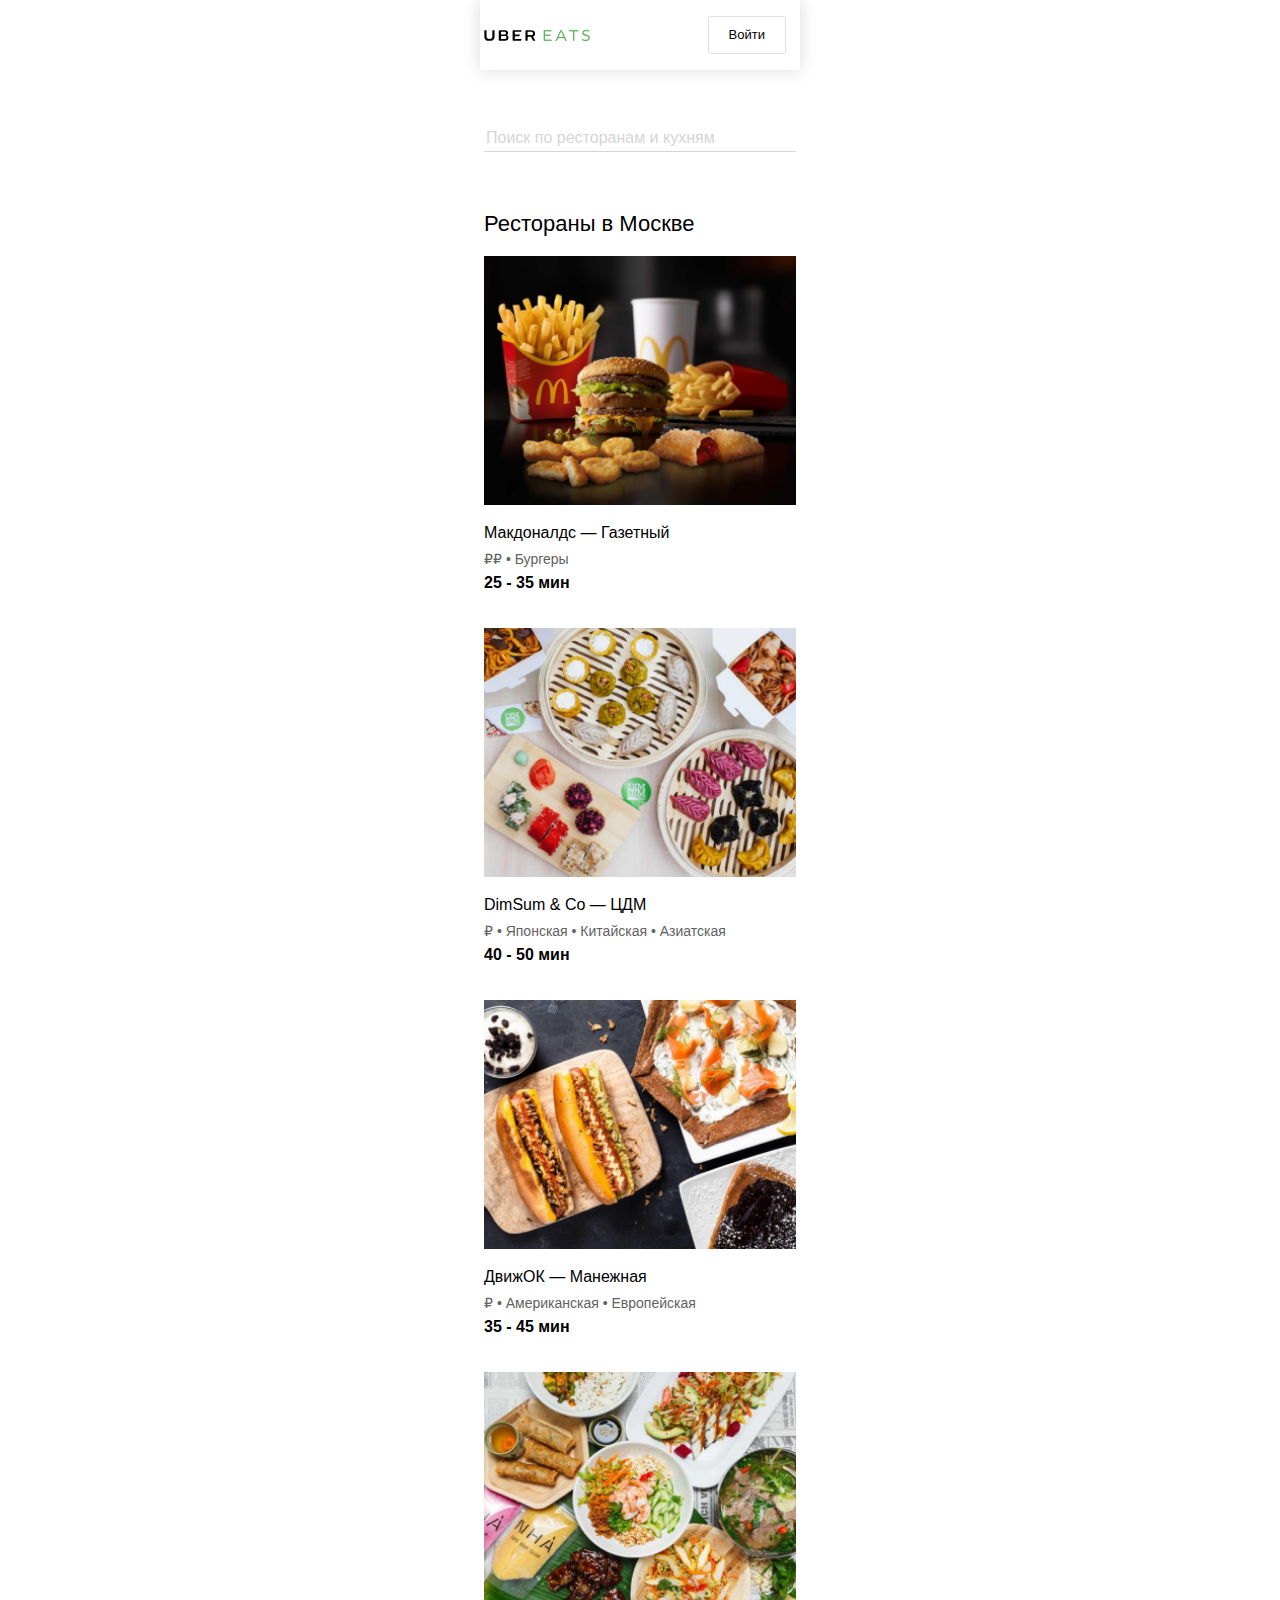
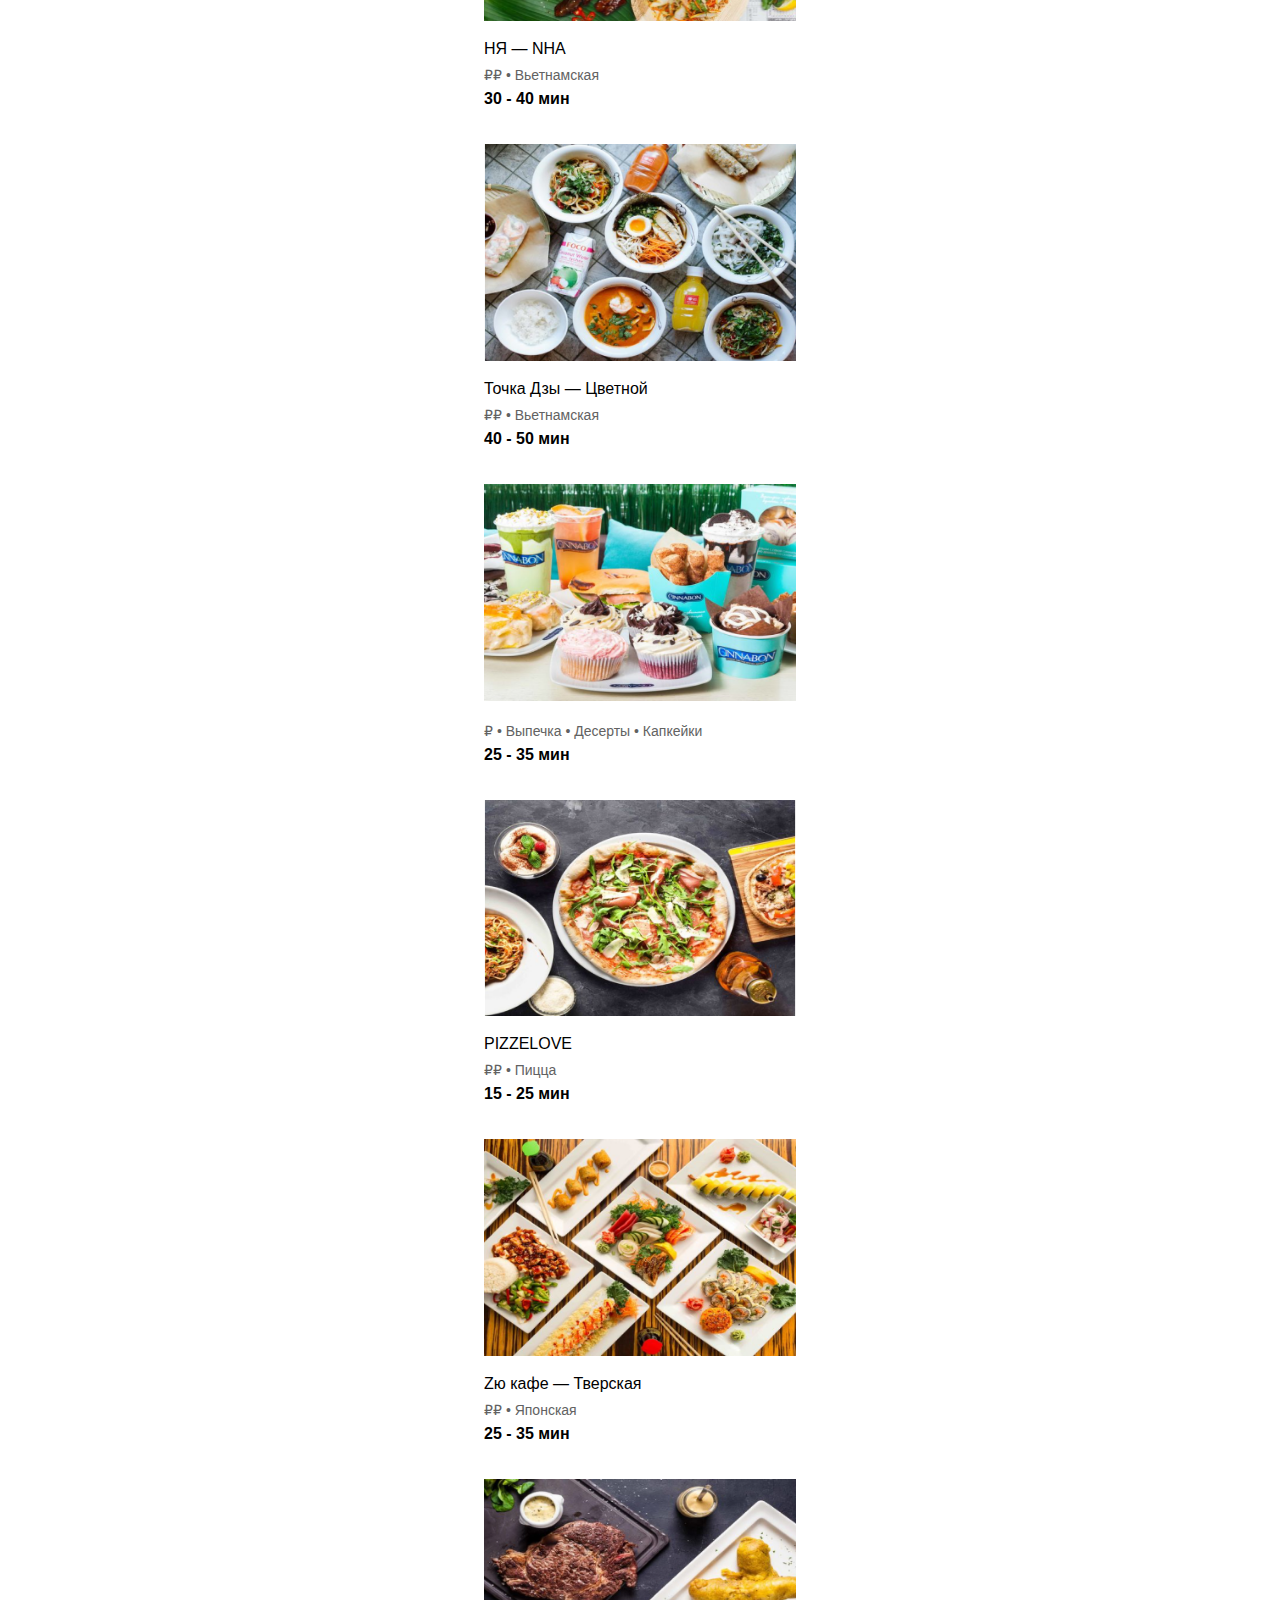
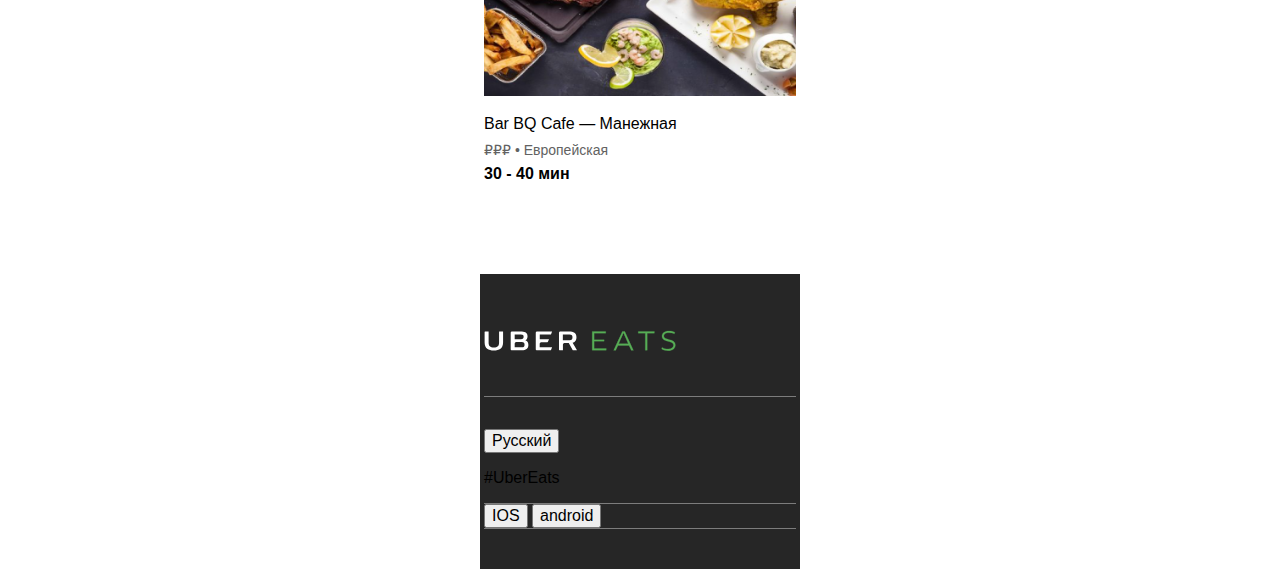
==== index.html @ 1a9b4305 "git init" ====
<!DOCTYPE html>
<html lang="ru">

<head>
    <meta charset="UTF-8">
    <meta name="viewport" content="width=device-width, initial-scale=1.0">
    <title>Uber Eats</title>
    <link rel="stylesheet" href="./pages/style.css">
</head>

<body>
    <main class="page">
        <header class="header">
            <img src="./images/logo.svg" alt="Uber Eats" class="header__logo">
            <div class="header__buttons">
                <button class="header__auth">Войти</button>
                <button class="header__cart"></button>
            </div>
        </header>
        <section class="restraunts">
            <input type="text" class="restraunts__search" placeholder="Поиск по ресторанам и кухням">
            <h1 class="restraunts__title">Рестораны в Москве</h1>
            <div class="restraunts__cards">
                <div class="restraunts__card card">
                    <img src="./images/1.png" alt="" class="card__image">
                    <h2 class="card__title">Макдоналдс — Газетный</h2>
                    <h3 class="card__subtitle">₽₽ • Бургеры</h3>
                    <h4 class="card__time">25 - 35 мин</h4>
                </div>
            </div>
            <div class="restraunts__cards">
                <div class="restraunts__card card">
                    <img src="./images/2.png" alt="" class="card__image">
                    <h2 class="card__title">DimSum & Co — ЦДМ</h2>
                    <h3 class="card__subtitle">₽ • Японская • Китайская • Азиатская</h3>
                    <h4 class="card__time">40 - 50 мин</h4>
                </div>
            </div>
            <div class="restraunts__cards">
                <div class="restraunts__card card">
                    <img src="./images/3.png" alt="" class="card__image">
                    <h2 class="card__title">ДвижОК — Манежная</h2>
                    <h3 class="card__subtitle">₽ • Американская • Европейская</h3>
                    <h4 class="card__time">35 - 45 мин</h4>
                </div>
            </div>
            <div class="restraunts__cards">
                <div class="restraunts__card card">
                    <img src="./images/4.png" alt="" class="card__image">
                    <h2 class="card__title">НЯ — NHA</h2>
                    <h3 class="card__subtitle">₽₽ • Вьетнамская</h3>
                    <h4 class="card__time">30 - 40 мин</h4>
                </div>
            </div>
            <div class="restraunts__cards">
                <div class="restraunts__card card">
                    <img src="./images/5.png" alt="" class="card__image">
                    <h2 class="card__title">Точка Дзы — Цветной</h2>
                    <h3 class="card__subtitle">₽₽ • Вьетнамская</h3>
                    <h4 class="card__time">40 - 50 мин</h4>
                </div>
            </div>
            <div class="restraunts__cards">
                <div class="restraunts__card card">
                    <img src="./images/6.png" alt="" class="card__image">
                    <h2 class="card__title"><Cinnabon/h2></Cinnabon>
                    <h3 class="card__subtitle">₽ • Выпечка • Десерты • Капкейки</h3>
                    <h4 class="card__time">25 - 35 мин</h4>
                </div>
            </div>
            <div class="restraunts__cards">
                <div class="restraunts__card card">
                    <img src="./images/7.png" alt="" class="card__image">
                    <h2 class="card__title">PIZZELOVE</h2>
                    <h3 class="card__subtitle">₽₽ • Пицца</h3>
                    <h4 class="card__time">15 - 25 мин</h4>
                </div>
            </div>
            <div class="restraunts__cards">
                <div class="restraunts__card card">
                    <img src="./images/8.png" alt="" class="card__image">
                    <h2 class="card__title">Zю кафе — Тверская</h2>
                    <h3 class="card__subtitle">₽₽ • Японская</h3>
                    <h4 class="card__time">25 - 35 мин</h4>
                </div>
            </div>
            <div class="restraunts__cards">
                <div class="restraunts__card card">
                    <img src="./images/9.png" alt="" class="card__image">
                    <h2 class="card__title">Bar BQ Cafe — Манежная</h2>
                    <h3 class="card__subtitle">₽₽₽ • Европейская</h3>
                    <h4 class="card__time">30 - 40 мин</h4>
                </div>
            </div>
        </section>
        <footer class="footer">
            <img src="./images/white-logo.svg" alt="Uber Eats" class="footer__logo">
            <div class="footer__line"></div>
            <section class="footer__navigation">
                <button class="footer__lang">Русский</button>
                <div class="footer__social">
                    <p class="footer__hesh">#UberEats</p>
                    <div class="footer__icons">
                        <link rel="stylesheet" href="" class="footer__link">
                        <link rel="stylesheet" href="" class="footer__link">
                        <link rel="stylesheet" href="" class="footer__link">
                    </div>
                    <div class="footer__about">
                        <link rel="stylesheet" href="" class="footer__link">
                        <link rel="stylesheet" href="" class="footer__link">
                        <link rel="stylesheet" href="" class="footer__link">
                    </div>
                    <div class="footer__about">
                        <link rel="stylesheet" href="" class="footer__link">
                        <link rel="stylesheet" href="" class="footer__link">
                        <link rel="stylesheet" href="" class="footer__link">
                        <link rel="stylesheet" href="" class="footer__link">
                    </div>
                </div>
                <div class="footer__line"></div>
                <div class="footer__apps app">
                    <button class="app__ios">IOS</button>
                    <button class="app__android">android</button>
                </div>
                <div class="footer__line"></div>
                <div class="footer__documents">
                    <link rel="stylesheet" href="" class="footer__link">
                </div>
            </section>
        </footer>

    </main>
</body>

</html>
---- pages/style.css ----
@import url(../styles/normalize.css);

@import url(../blocks/page/page.css);

@import url(../blocks/header/header.css);
@import url(../blocks/header/__logo/header__logo.css);
@import url(../blocks/header/__cart/header__cart.css);
@import url(../blocks/header/__auth/header__auth.css);

@import url(../blocks/restraunts/restraunts.css);
@import url(../blocks/restraunts/__search/restraunts__search.css);
@import url(../blocks/restraunts/__title/restraunts__title.css);
@import url(../blocks/restraunts/__cards/restraunts__cards.css);

@import url(../blocks/card/card.css);
@import url(../blocks/card/__image/card__image.css);
@import url(../blocks/card/__title/card__title.css);
@import url(../blocks/card/__subtitle/card__subtitle.css);
@import url(../blocks/card/__time/card__time.css);

@import url(../blocks/footer/footer.css);
@import url(../blocks/footer/__logo/footer__logo.css);
@import url(../blocks/footer/__line/footer__line.css);
@import url(../blocks/footer/__navigation/footer__navigation.css);
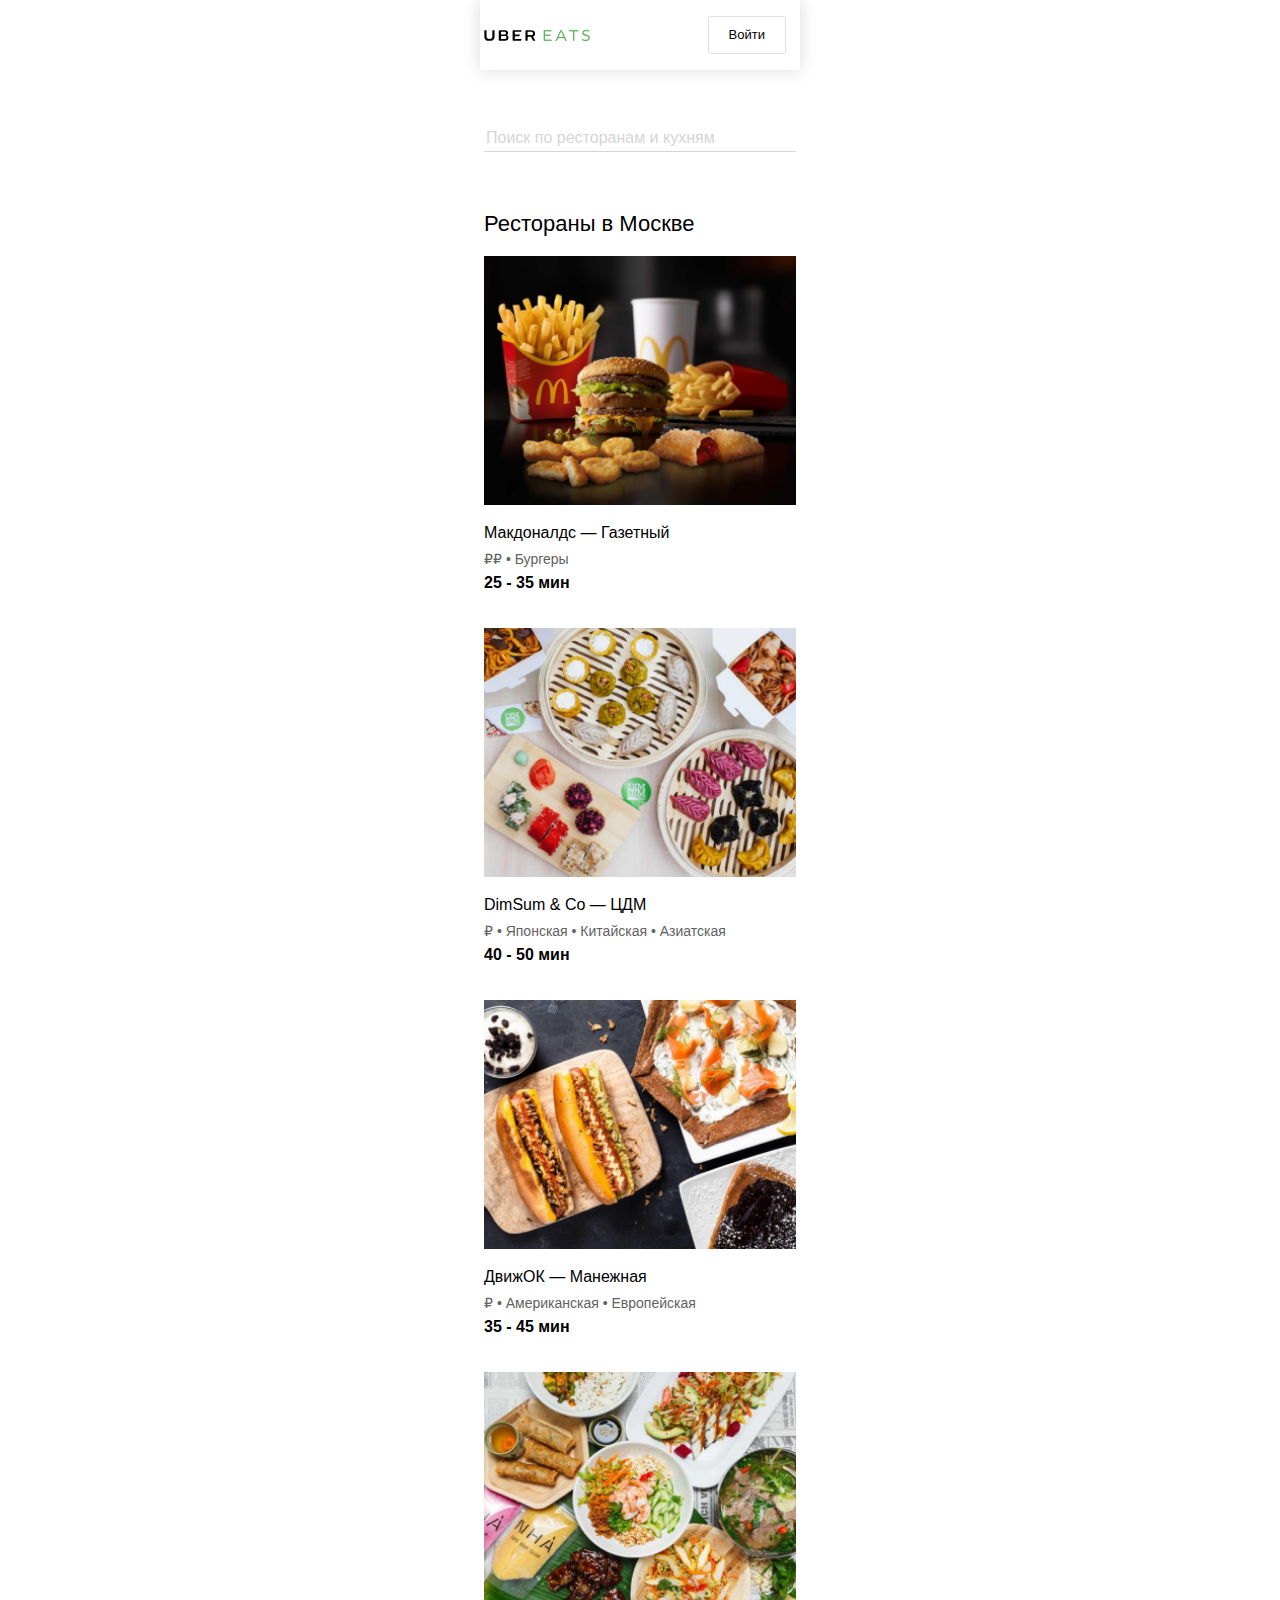
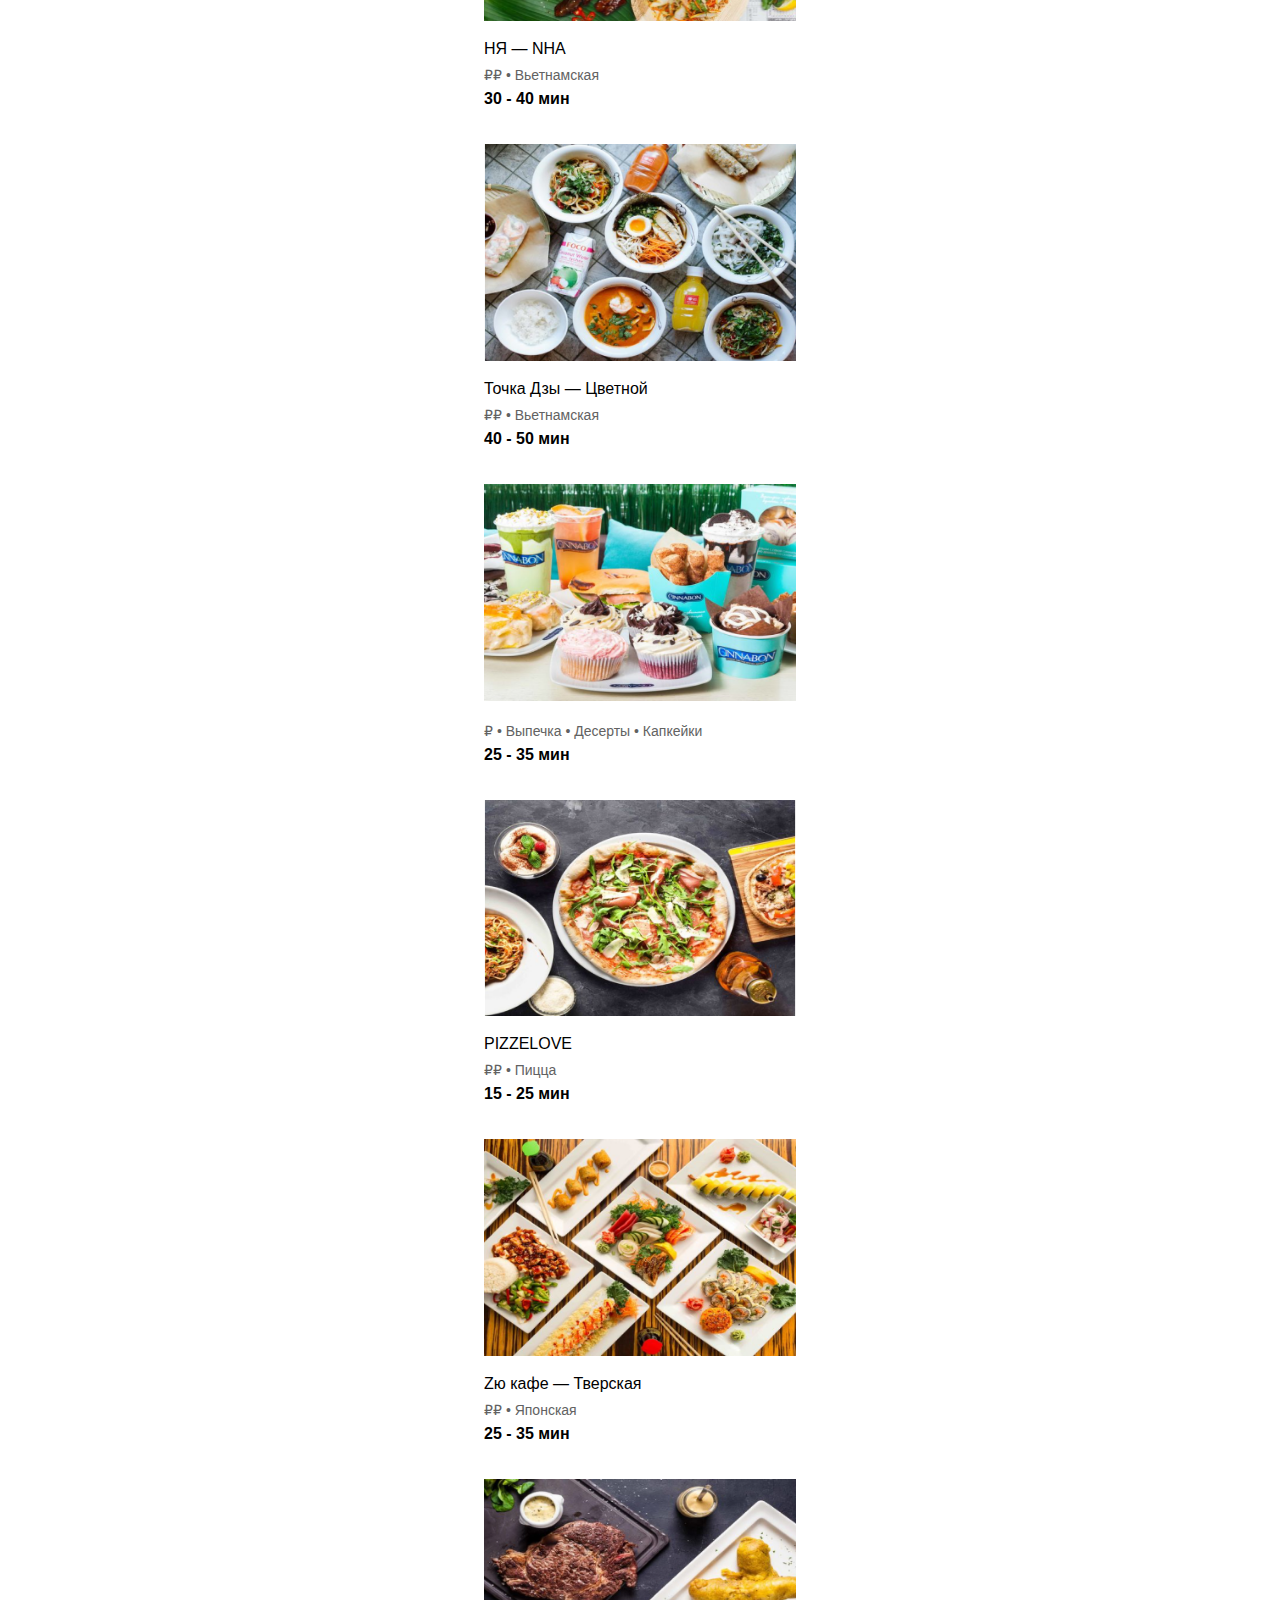
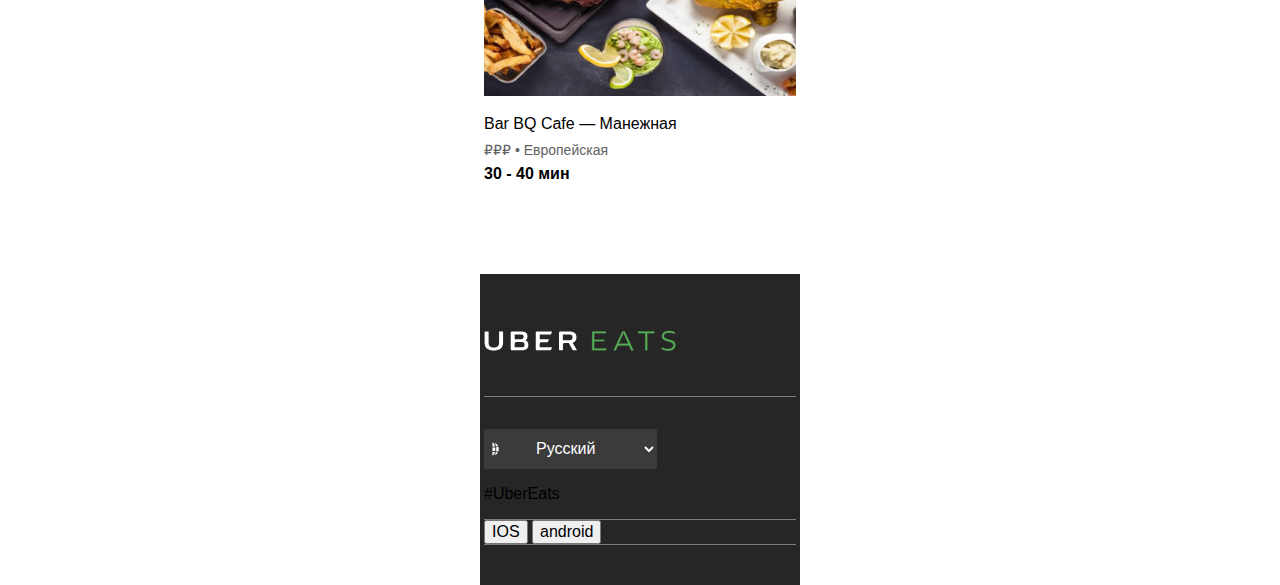
==== commit c11bb5d9: "nojekyll && lang" ====
--- a/index.html
+++ b/index.html
@@ -97,7 +97,10 @@
             <img src="./images/white-logo.svg" alt="Uber Eats" class="footer__logo">
             <div class="footer__line"></div>
             <section class="footer__navigation">
-                <button class="footer__lang">Русский</button>
+                <select class="footer__lang">
+                    <option class="footer__select">Русский</option>
+                    <option class="footer__select">English</option>
+                </select>
                 <div class="footer__social">
                     <p class="footer__hesh">#UberEats</p>
                     <div class="footer__icons">
--- a/pages/style.css
+++ b/pages/style.css
@@ -21,4 +21,6 @@
 @import url(../blocks/footer/footer.css);
 @import url(../blocks/footer/__logo/footer__logo.css);
 @import url(../blocks/footer/__line/footer__line.css);
-@import url(../blocks/footer/__navigation/footer__navigation.css);+@import url(../blocks/footer/__navigation/footer__navigation.css);
+@import url(../blocks/footer/__lang/footer__lang.css);
+@import url(../blocks/footer/__select/footer__select.css);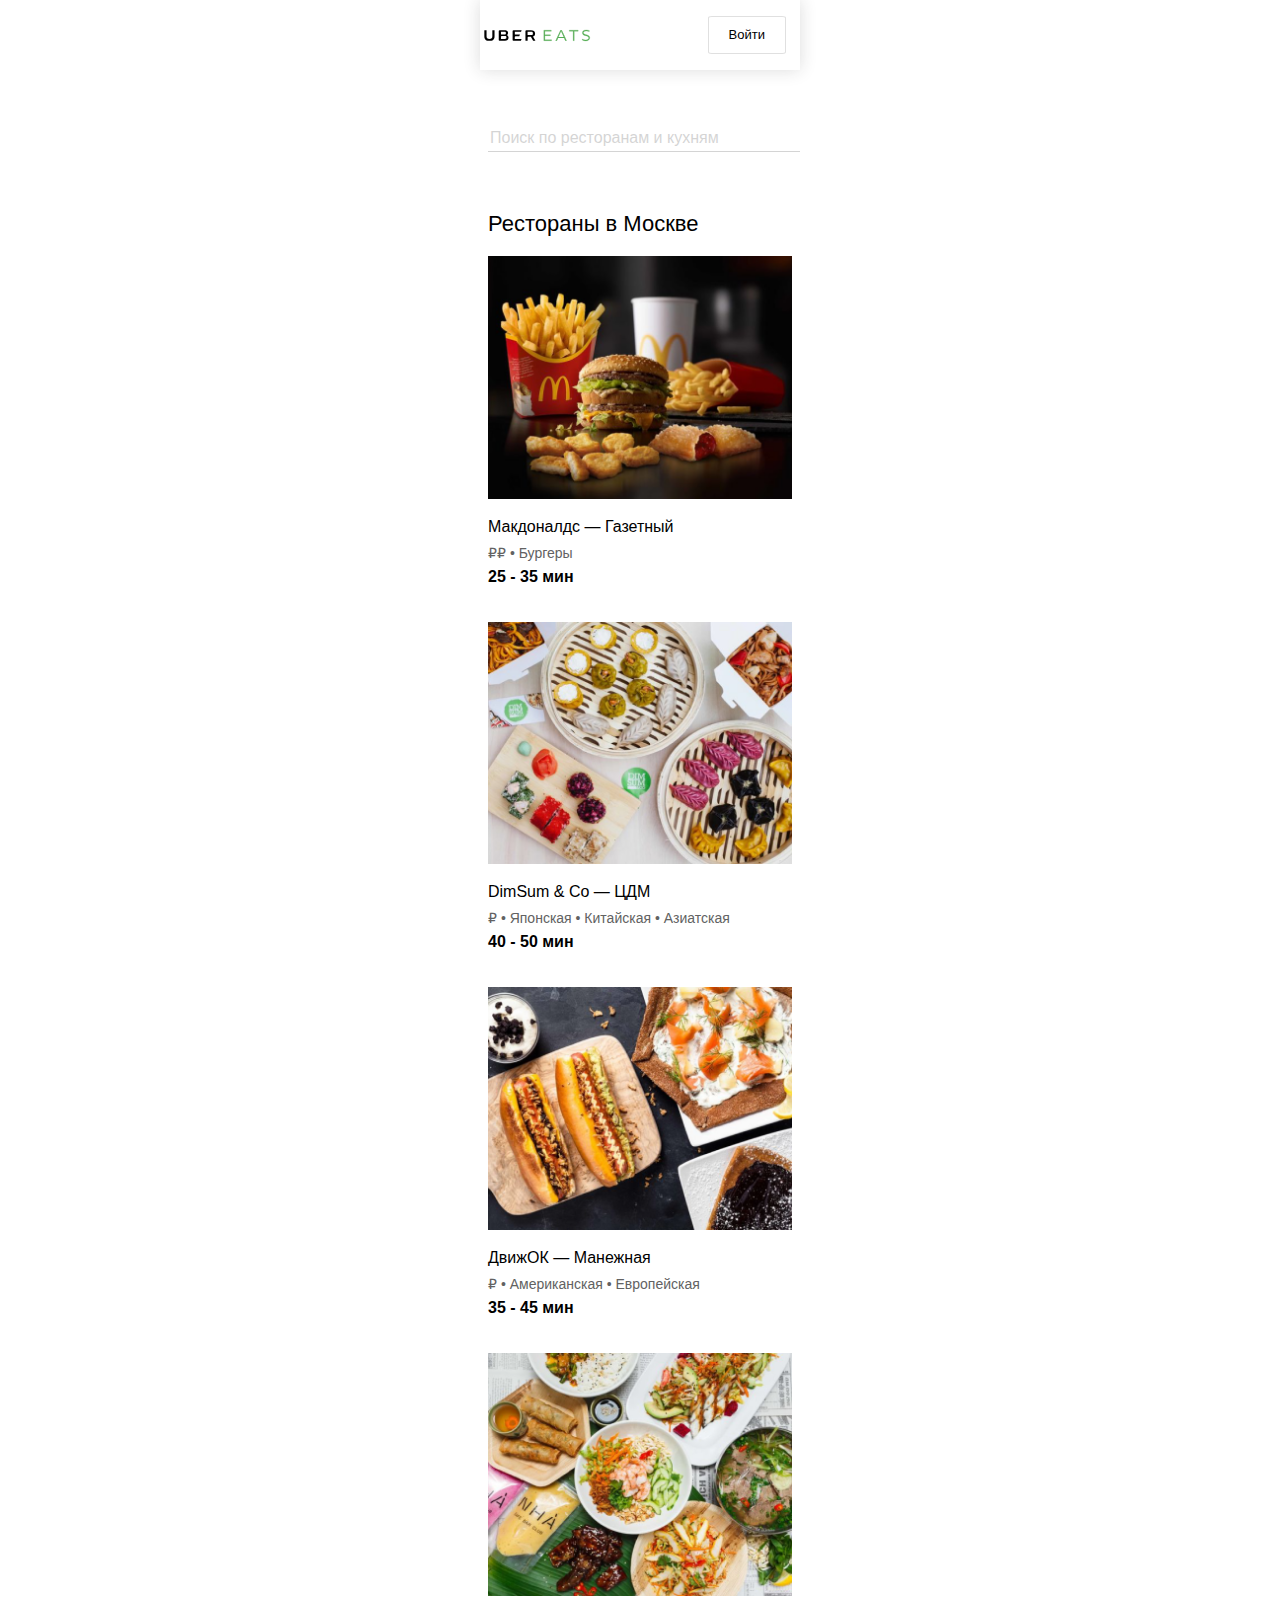
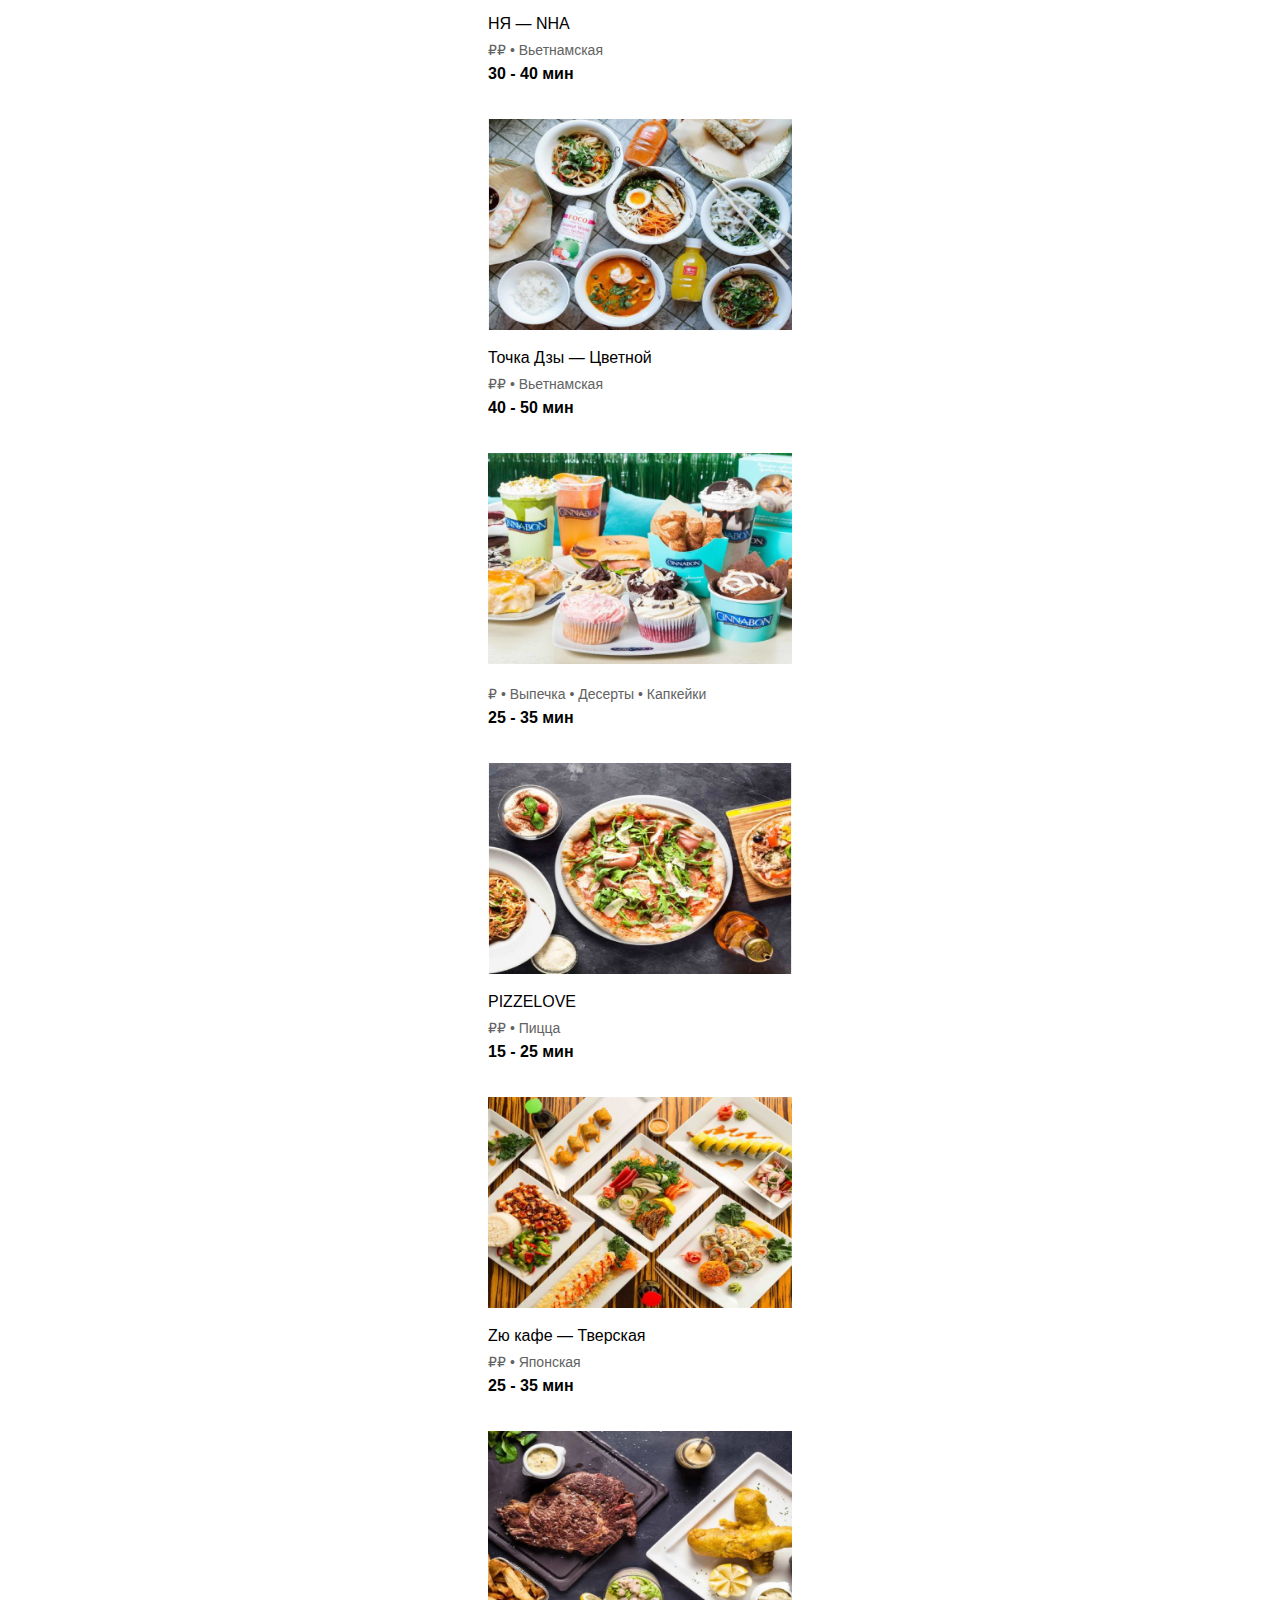
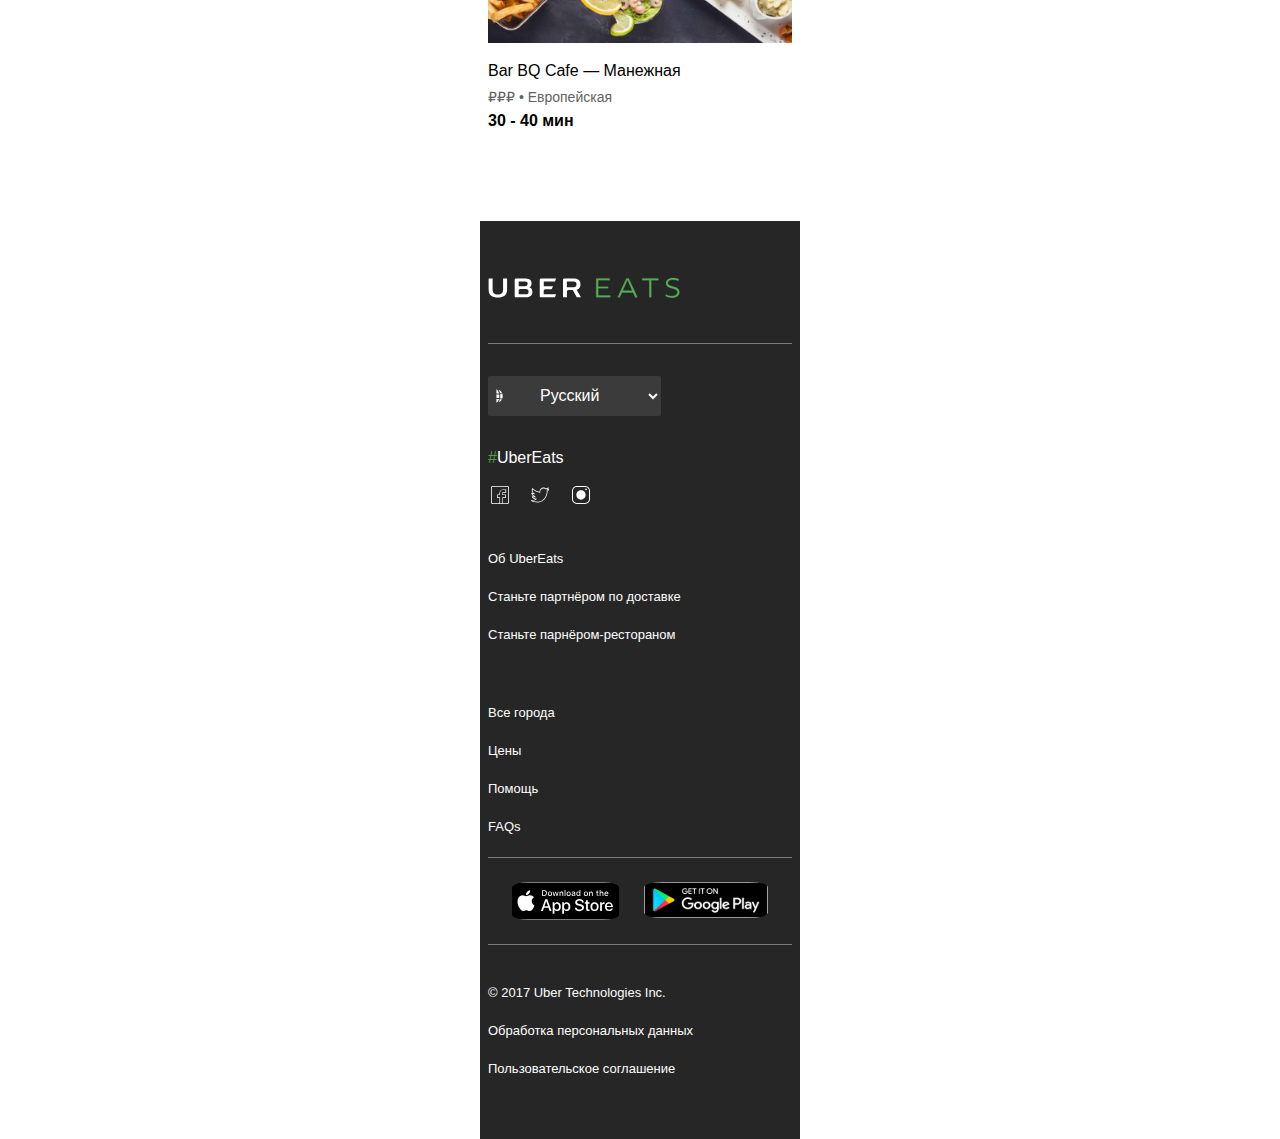
==== commit 976607a3: "mobile first" ====
--- a/index.html
+++ b/index.html
@@ -102,32 +102,34 @@
                     <option class="footer__select">English</option>
                 </select>
                 <div class="footer__social">
-                    <p class="footer__hesh">#UberEats</p>
+                    <p class="footer__hesh"><span class="footer__hesh_green">#</span>UberEats</p>
                     <div class="footer__icons">
-                        <link rel="stylesheet" href="" class="footer__link">
-                        <link rel="stylesheet" href="" class="footer__link">
-                        <link rel="stylesheet" href="" class="footer__link">
+                        <a href="https://facebook.com"><img src='./images/facebook.svg' class="footer__icon"></a>
+                        <a href="https://twitter.com"><img src='./images/twitter.svg' class="footer__icon"></a>
+                        <a href="https://instagram.com"><img src='./images/instagram.svg'  class="footer__icon"></a>
                     </div>
                     <div class="footer__about">
-                        <link rel="stylesheet" href="" class="footer__link">
-                        <link rel="stylesheet" href="" class="footer__link">
-                        <link rel="stylesheet" href="" class="footer__link">
+                        <a  href="" class="footer__link">Об UberEats</a>
+                        <a  href="" class="footer__link">Станьте партнёром по доставке</a>
+                        <a  href="" class="footer__link">Станьте парнёром-рестораном</a>
                     </div>
                     <div class="footer__about">
-                        <link rel="stylesheet" href="" class="footer__link">
-                        <link rel="stylesheet" href="" class="footer__link">
-                        <link rel="stylesheet" href="" class="footer__link">
-                        <link rel="stylesheet" href="" class="footer__link">
+                        <a  href="" class="footer__link">Все города</a>
+                        <a  href="" class="footer__link">Цены</a>
+                        <a  href="" class="footer__link">Помощь</a>
+                        <a  href="" class="footer__link">FAQs</a>
                     </div>
                 </div>
                 <div class="footer__line"></div>
                 <div class="footer__apps app">
-                    <button class="app__ios">IOS</button>
-                    <button class="app__android">android</button>
+                    <button class="app__ios"></button>
+                    <button class="app__android"></button>
                 </div>
                 <div class="footer__line"></div>
-                <div class="footer__documents">
-                    <link rel="stylesheet" href="" class="footer__link">
+                <div class="footer__about">
+                    <a  href="" class="footer__link">© 2017 Uber Technologies Inc.</a>
+                    <a  href="" class="footer__link">Обработка персональных данных</a>
+                    <a  href="" class="footer__link">Пользовательское соглашение</a>
                 </div>
             </section>
         </footer>
--- a/pages/style.css
+++ b/pages/style.css
@@ -23,4 +23,13 @@
 @import url(../blocks/footer/__line/footer__line.css);
 @import url(../blocks/footer/__navigation/footer__navigation.css);
 @import url(../blocks/footer/__lang/footer__lang.css);
-@import url(../blocks/footer/__select/footer__select.css);+@import url(../blocks/footer/__select/footer__select.css);
+@import url(../blocks/footer/__hesh/footer__hesh.css);
+@import url(../blocks/footer/__hesh/_green/footer__hesh_green.css);
+@import url(../blocks/footer/__icon/footer__icon.css);
+@import url(../blocks/footer/__link/footer__link.css);
+@import url(../blocks/footer/__about/footer__about.css);
+
+@import url(../blocks/app/app.css);
+@import url(../blocks/app/__ios/app__ios.css);
+@import url(../blocks/app/__and/app__and.css);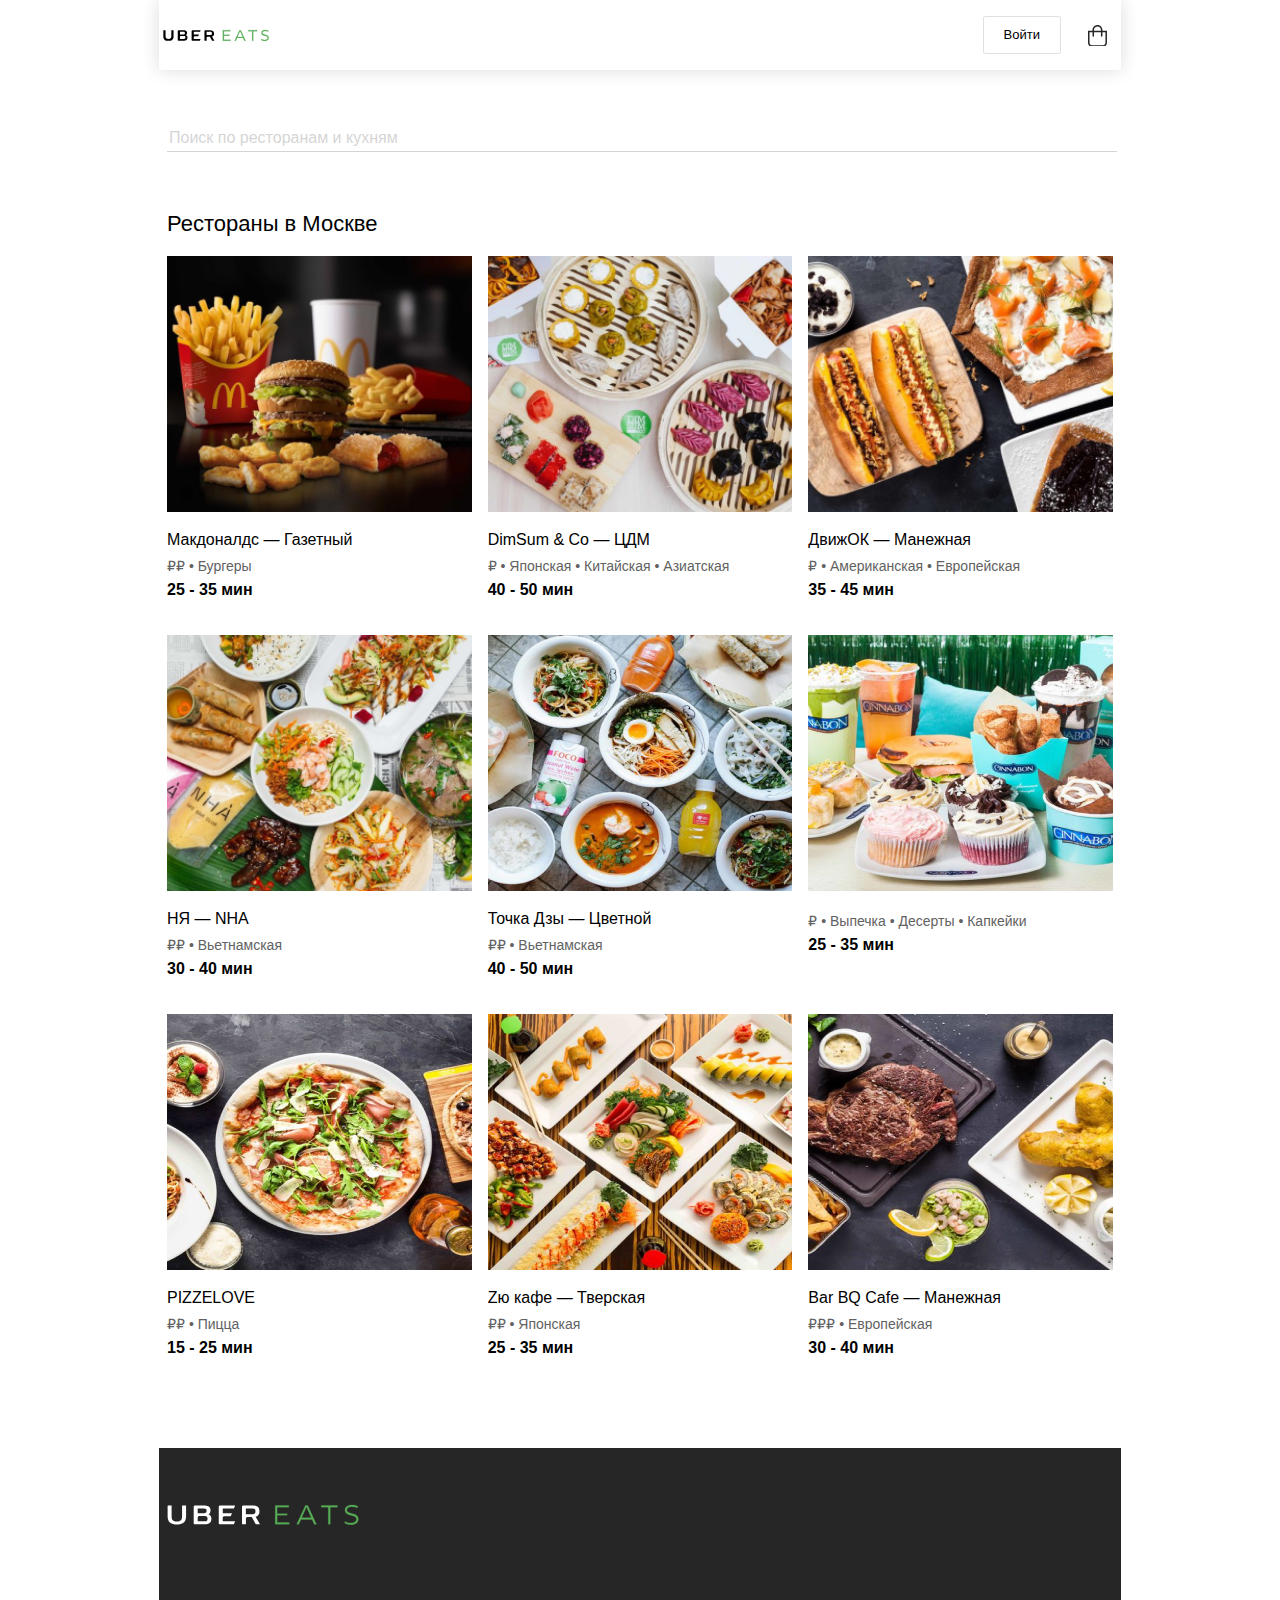
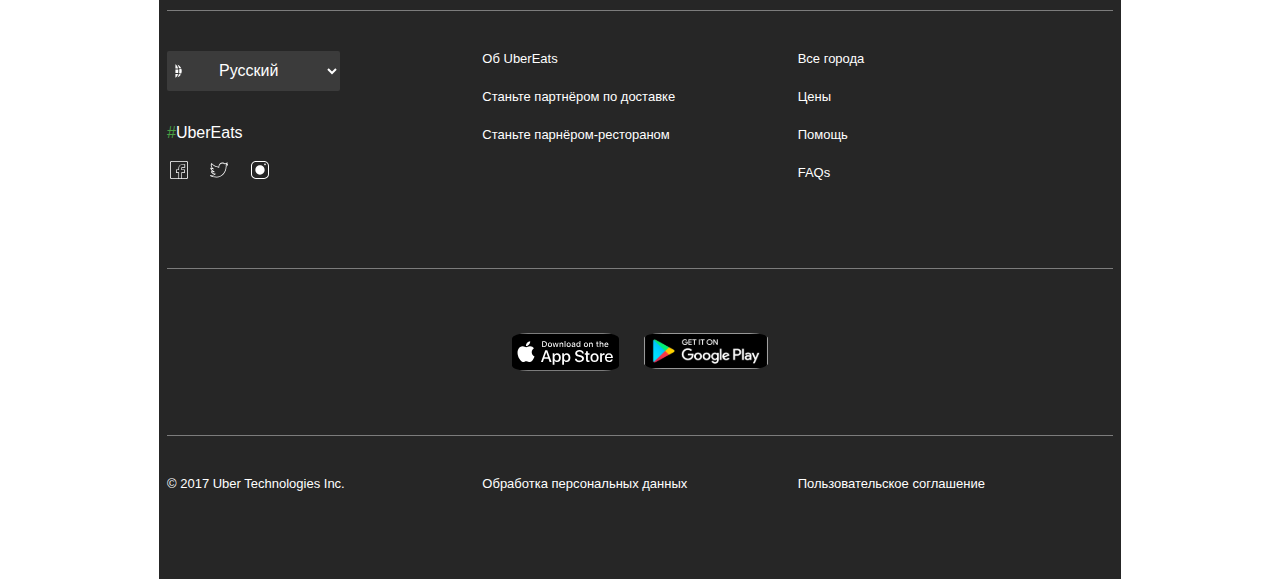
==== commit ba5c0bf9: "feat: footer" ====
--- a/index.html
+++ b/index.html
@@ -27,64 +27,59 @@
                     <h3 class="card__subtitle">₽₽ • Бургеры</h3>
                     <h4 class="card__time">25 - 35 мин</h4>
                 </div>
-            </div>
-            <div class="restraunts__cards">
+
                 <div class="restraunts__card card">
                     <img src="./images/2.png" alt="" class="card__image">
                     <h2 class="card__title">DimSum & Co — ЦДМ</h2>
                     <h3 class="card__subtitle">₽ • Японская • Китайская • Азиатская</h3>
                     <h4 class="card__time">40 - 50 мин</h4>
                 </div>
-            </div>
-            <div class="restraunts__cards">
+
                 <div class="restraunts__card card">
                     <img src="./images/3.png" alt="" class="card__image">
                     <h2 class="card__title">ДвижОК — Манежная</h2>
                     <h3 class="card__subtitle">₽ • Американская • Европейская</h3>
                     <h4 class="card__time">35 - 45 мин</h4>
                 </div>
-            </div>
-            <div class="restraunts__cards">
                 <div class="restraunts__card card">
                     <img src="./images/4.png" alt="" class="card__image">
                     <h2 class="card__title">НЯ — NHA</h2>
                     <h3 class="card__subtitle">₽₽ • Вьетнамская</h3>
                     <h4 class="card__time">30 - 40 мин</h4>
                 </div>
-            </div>
-            <div class="restraunts__cards">
+
+
                 <div class="restraunts__card card">
                     <img src="./images/5.png" alt="" class="card__image">
                     <h2 class="card__title">Точка Дзы — Цветной</h2>
                     <h3 class="card__subtitle">₽₽ • Вьетнамская</h3>
                     <h4 class="card__time">40 - 50 мин</h4>
                 </div>
-            </div>
-            <div class="restraunts__cards">
+
+
                 <div class="restraunts__card card">
                     <img src="./images/6.png" alt="" class="card__image">
-                    <h2 class="card__title"><Cinnabon/h2></Cinnabon>
-                    <h3 class="card__subtitle">₽ • Выпечка • Десерты • Капкейки</h3>
-                    <h4 class="card__time">25 - 35 мин</h4>
+                    <h2 class="card__title">
+                        <Cinnabon/h2> </Cinnabon> <h3 class="card__subtitle">₽ • Выпечка • Десерты • Капкейки</h3>
+                            <h4 class="card__time">25 - 35 мин</h4>
                 </div>
-            </div>
-            <div class="restraunts__cards">
+
+
                 <div class="restraunts__card card">
                     <img src="./images/7.png" alt="" class="card__image">
                     <h2 class="card__title">PIZZELOVE</h2>
                     <h3 class="card__subtitle">₽₽ • Пицца</h3>
                     <h4 class="card__time">15 - 25 мин</h4>
                 </div>
-            </div>
-            <div class="restraunts__cards">
+
+
                 <div class="restraunts__card card">
                     <img src="./images/8.png" alt="" class="card__image">
                     <h2 class="card__title">Zю кафе — Тверская</h2>
                     <h3 class="card__subtitle">₽₽ • Японская</h3>
                     <h4 class="card__time">25 - 35 мин</h4>
                 </div>
-            </div>
-            <div class="restraunts__cards">
+
                 <div class="restraunts__card card">
                     <img src="./images/9.png" alt="" class="card__image">
                     <h2 class="card__title">Bar BQ Cafe — Манежная</h2>
@@ -97,39 +92,43 @@
             <img src="./images/white-logo.svg" alt="Uber Eats" class="footer__logo">
             <div class="footer__line"></div>
             <section class="footer__navigation">
-                <select class="footer__lang">
-                    <option class="footer__select">Русский</option>
-                    <option class="footer__select">English</option>
-                </select>
-                <div class="footer__social">
-                    <p class="footer__hesh"><span class="footer__hesh_green">#</span>UberEats</p>
-                    <div class="footer__icons">
-                        <a href="https://facebook.com"><img src='./images/facebook.svg' class="footer__icon"></a>
-                        <a href="https://twitter.com"><img src='./images/twitter.svg' class="footer__icon"></a>
-                        <a href="https://instagram.com"><img src='./images/instagram.svg'  class="footer__icon"></a>
+
+                <div class="grid">
+                    <div class="footer__social grid__first">
+                        <select class="footer__lang">
+                            <option class="footer__select">Русский</option>
+                            <option class="footer__select">English</option>
+                        </select>
+                        <p class="footer__hesh"><span class="footer__hesh_green">#</span>UberEats</p>
+                        <div class="footer__icons">
+                            <a href="https://facebook.com"><img src='./images/facebook.svg' class="footer__icon"></a>
+                            <a href="https://twitter.com"><img src='./images/twitter.svg' class="footer__icon"></a>
+                            <a href="https://instagram.com"><img src='./images/instagram.svg' class="footer__icon"></a>
+                        </div>
                     </div>
-                    <div class="footer__about">
-                        <a  href="" class="footer__link">Об UberEats</a>
-                        <a  href="" class="footer__link">Станьте партнёром по доставке</a>
-                        <a  href="" class="footer__link">Станьте парнёром-рестораном</a>
+                    <div class="footer__about grid__second">
+                        <a href="" class="footer__link">Об UberEats</a>
+                        <a href="" class="footer__link">Станьте партнёром по доставке</a>
+                        <a href="" class="footer__link">Станьте парнёром-рестораном</a>
                     </div>
-                    <div class="footer__about">
-                        <a  href="" class="footer__link">Все города</a>
-                        <a  href="" class="footer__link">Цены</a>
-                        <a  href="" class="footer__link">Помощь</a>
-                        <a  href="" class="footer__link">FAQs</a>
+                    <div class="footer__about grid__third">
+                        <a href="" class="footer__link">Все города</a>
+                        <a href="" class="footer__link">Цены</a>
+                        <a href="" class="footer__link">Помощь</a>
+                        <a href="" class="footer__link">FAQs</a>
                     </div>
                 </div>
+
                 <div class="footer__line"></div>
                 <div class="footer__apps app">
                     <button class="app__ios"></button>
                     <button class="app__android"></button>
                 </div>
                 <div class="footer__line"></div>
-                <div class="footer__about">
-                    <a  href="" class="footer__link">© 2017 Uber Technologies Inc.</a>
-                    <a  href="" class="footer__link">Обработка персональных данных</a>
-                    <a  href="" class="footer__link">Пользовательское соглашение</a>
+                <div class="footer__about grid">
+                    <a href="" class="footer__link">© 2017 Uber Technologies Inc.</a>
+                    <a href="" class="footer__link">Обработка персональных данных</a>
+                    <a href="" class="footer__link">Пользовательское соглашение</a>
                 </div>
             </section>
         </footer>
--- a/pages/style.css
+++ b/pages/style.css
@@ -1,11 +1,13 @@
 @import url(../styles/normalize.css);
 
 @import url(../blocks/page/page.css);
+@import url(../blocks/content/content.css);
 
 @import url(../blocks/header/header.css);
 @import url(../blocks/header/__logo/header__logo.css);
 @import url(../blocks/header/__cart/header__cart.css);
 @import url(../blocks/header/__auth/header__auth.css);
+@import url(../blocks/header/__buttons/header__buttons.css);
 
 @import url(../blocks/restraunts/restraunts.css);
 @import url(../blocks/restraunts/__search/restraunts__search.css);
@@ -29,6 +31,11 @@
 @import url(../blocks/footer/__icon/footer__icon.css);
 @import url(../blocks/footer/__link/footer__link.css);
 @import url(../blocks/footer/__about/footer__about.css);
+@import url(../blocks/grid/__third/grid__third.css);
+@import url(../blocks/grid/__first/grid__first.css);
+@import url(../blocks/grid/__second/grid__second.css);
+
+@import url(../blocks/grid/grid.css);
 
 @import url(../blocks/app/app.css);
 @import url(../blocks/app/__ios/app__ios.css);
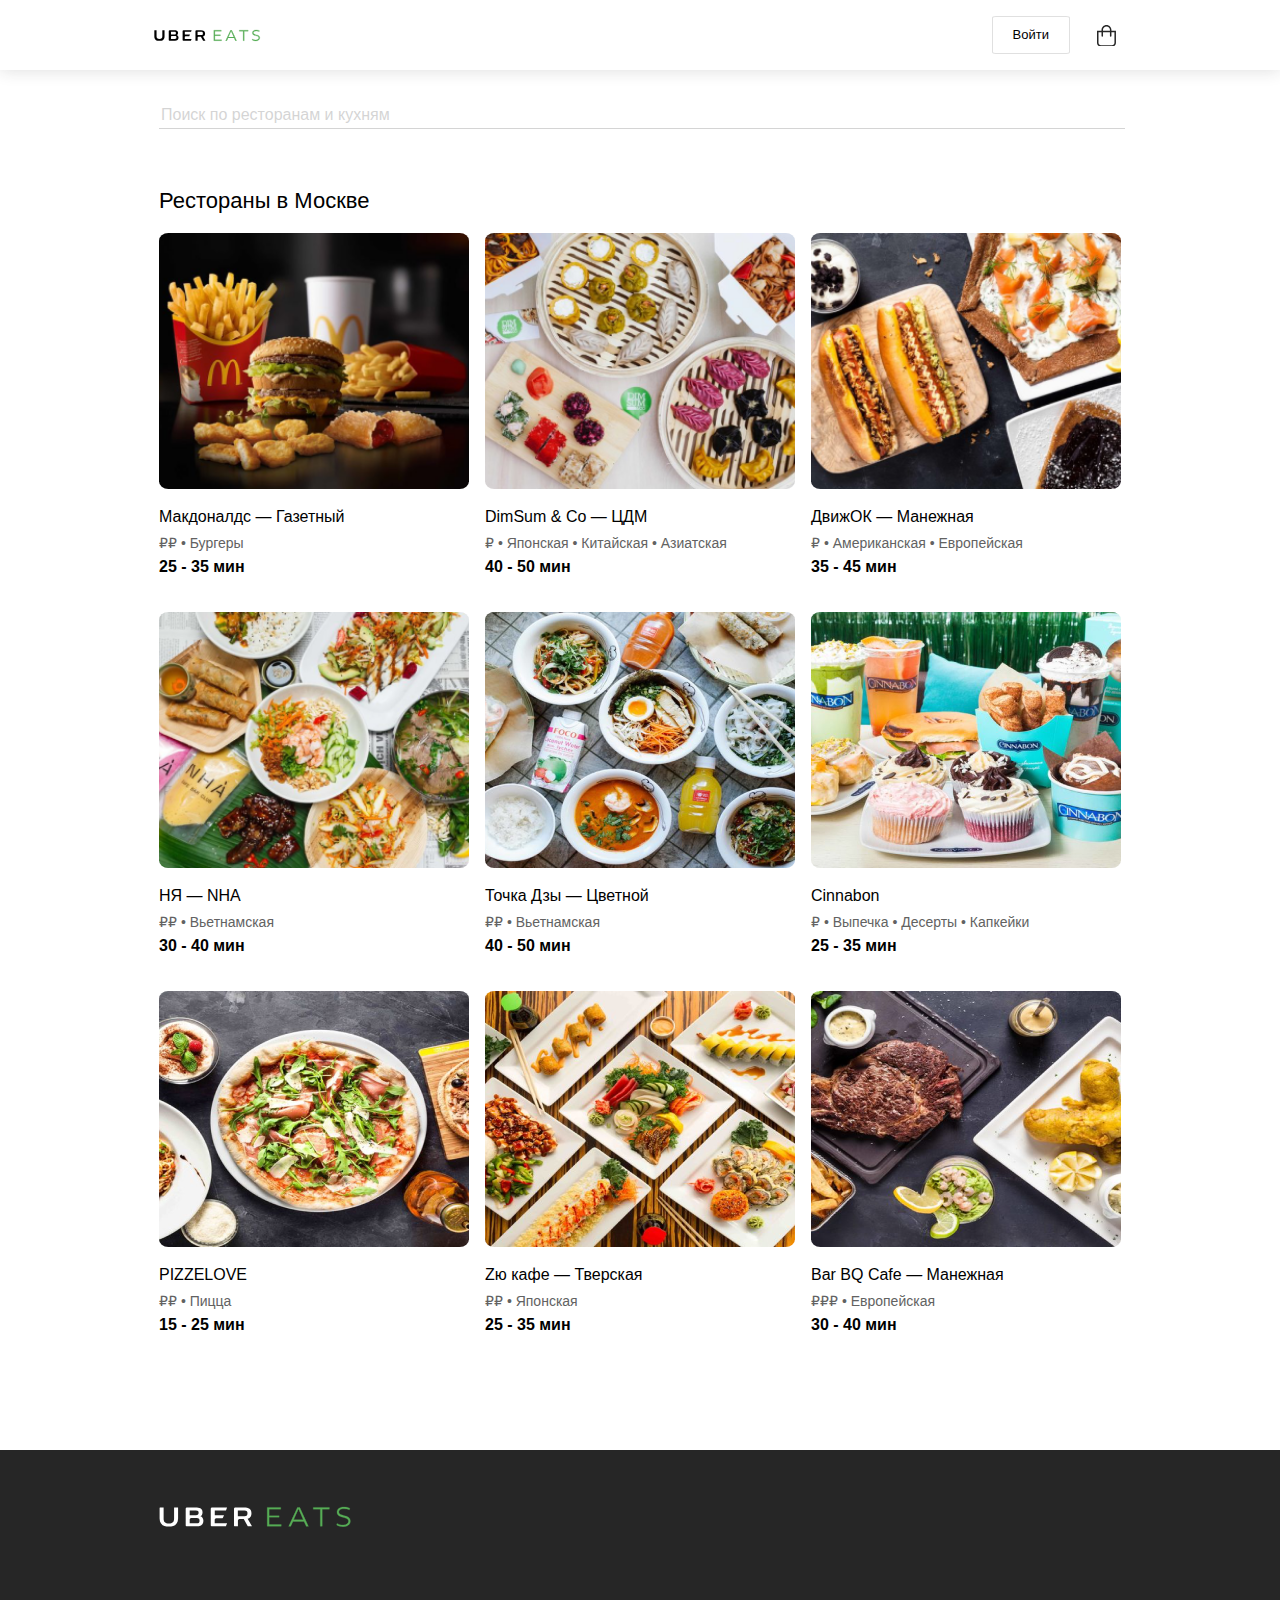
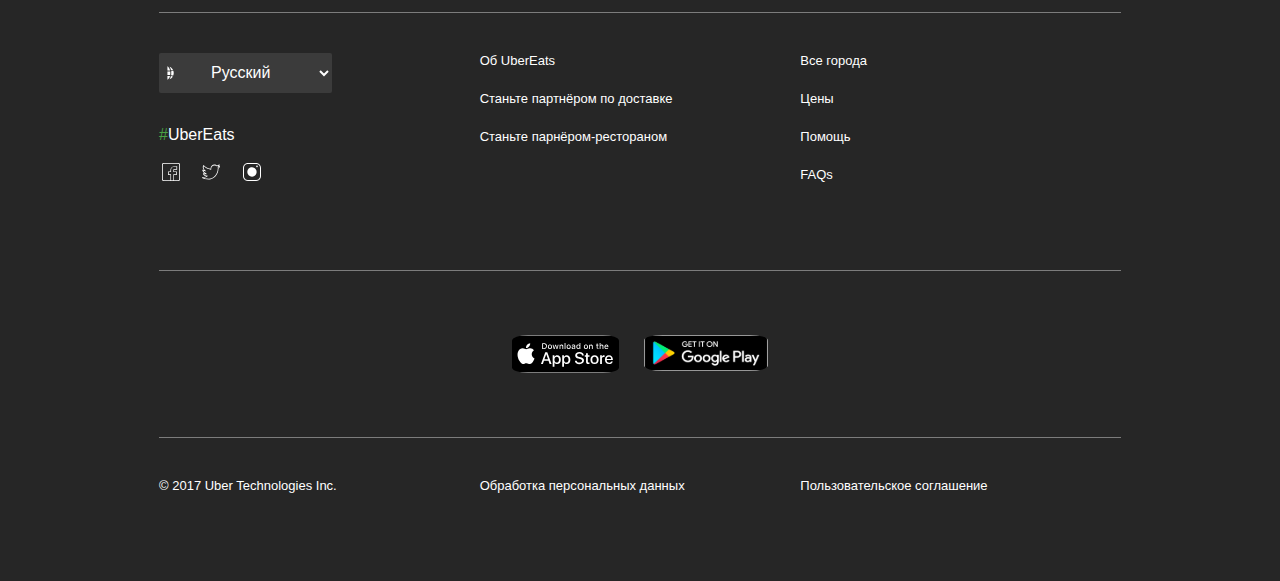
==== commit 4bfef920: "feat: animation, header&footer width" ====
--- a/index.html
+++ b/index.html
@@ -10,13 +10,15 @@
 
 <body>
     <main class="page">
-        <header class="header">
-            <img src="./images/logo.svg" alt="Uber Eats" class="header__logo">
-            <div class="header__buttons">
-                <button class="header__auth">Войти</button>
-                <button class="header__cart"></button>
-            </div>
-        </header>
+        <div class="content">
+            <header class="header">
+                <img src="./images/logo.svg" alt="Uber Eats" class="header__logo link__icon">
+                <div class="header__buttons">
+                    <button class="header__auth link__icon">Войти</button>
+                    <button class="header__cart link__icon"></button>
+                </div>
+            </header>
+        </div>
         <section class="restraunts">
             <input type="text" class="restraunts__search" placeholder="Поиск по ресторанам и кухням">
             <h1 class="restraunts__title">Рестораны в Москве</h1>
@@ -59,9 +61,9 @@
 
                 <div class="restraunts__card card">
                     <img src="./images/6.png" alt="" class="card__image">
-                    <h2 class="card__title">
-                        <Cinnabon/h2> </Cinnabon> <h3 class="card__subtitle">₽ • Выпечка • Десерты • Капкейки</h3>
-                            <h4 class="card__time">25 - 35 мин</h4>
+                    <h2 class="card__title">Cinnabon</h2>
+                    <h3 class="card__subtitle">₽ • Выпечка • Десерты • Капкейки</h3>
+                    <h4 class="card__time">25 - 35 мин</h4>
                 </div>
 
 
@@ -88,51 +90,55 @@
                 </div>
             </div>
         </section>
-        <footer class="footer">
-            <img src="./images/white-logo.svg" alt="Uber Eats" class="footer__logo">
-            <div class="footer__line"></div>
-            <section class="footer__navigation">
+        <div class="content_footer">
+            <footer class="footer">
+                <img src="./images/white-logo.svg" alt="Uber Eats" class="footer__logo">
+                <div class="footer__line"></div>
+                <section class="footer__navigation">
 
-                <div class="grid">
-                    <div class="footer__social grid__first">
-                        <select class="footer__lang">
-                            <option class="footer__select">Русский</option>
-                            <option class="footer__select">English</option>
-                        </select>
-                        <p class="footer__hesh"><span class="footer__hesh_green">#</span>UberEats</p>
-                        <div class="footer__icons">
-                            <a href="https://facebook.com"><img src='./images/facebook.svg' class="footer__icon"></a>
-                            <a href="https://twitter.com"><img src='./images/twitter.svg' class="footer__icon"></a>
-                            <a href="https://instagram.com"><img src='./images/instagram.svg' class="footer__icon"></a>
+                    <div class="grid">
+                        <div class="footer__social grid__first">
+                            <select class="footer__lang">
+                                <option class="footer__select">Русский</option>
+                                <option class="footer__select">English</option>
+                            </select>
+                            <p class="footer__hesh"><span class="footer__hesh_green">#</span>UberEats</p>
+                            <div class="footer__icons">
+                                <a href="https://facebook.com"><img src='./images/facebook.svg'
+                                        class="footer__icon link__icon"></a>
+                                <a href="https://twitter.com"><img src='./images/twitter.svg'
+                                        class="footer__icon link__icon"></a>
+                                <a href="https://instagram.com"><img src='./images/instagram.svg'
+                                        class="footer__icon link__icon"></a>
+                            </div>
+                        </div>
+                        <div class="footer__about grid__second">
+                            <a href="" class="footer__link link__text">Об UberEats</a>
+                            <a href="" class="footer__link link__text">Станьте партнёром по доставке</a>
+                            <a href="" class="footer__link link__text">Станьте парнёром-рестораном</a>
+                        </div>
+                        <div class="footer__about grid__third">
+                            <a href="" class="footer__link link__text">Все города</a>
+                            <a href="" class="footer__link link__text">Цены</a>
+                            <a href="" class="footer__link link__text">Помощь</a>
+                            <a href="" class="footer__link link__text">FAQs</a>
                         </div>
                     </div>
-                    <div class="footer__about grid__second">
-                        <a href="" class="footer__link">Об UberEats</a>
-                        <a href="" class="footer__link">Станьте партнёром по доставке</a>
-                        <a href="" class="footer__link">Станьте парнёром-рестораном</a>
+
+                    <div class="footer__line"></div>
+                    <div class="footer__apps app">
+                        <button class="app__ios link__icon"></button>
+                        <button class="app__android link__icon"></button>
                     </div>
-                    <div class="footer__about grid__third">
-                        <a href="" class="footer__link">Все города</a>
-                        <a href="" class="footer__link">Цены</a>
-                        <a href="" class="footer__link">Помощь</a>
-                        <a href="" class="footer__link">FAQs</a>
+                    <div class="footer__line"></div>
+                    <div class="footer__about grid">
+                        <a href="" class="footer__link">© 2017 Uber Technologies Inc.</a>
+                        <a href="" class="footer__link link__text">Обработка персональных данных</a>
+                        <a href="" class="footer__link link__text">Пользовательское соглашение</a>
                     </div>
-                </div>
-
-                <div class="footer__line"></div>
-                <div class="footer__apps app">
-                    <button class="app__ios"></button>
-                    <button class="app__android"></button>
-                </div>
-                <div class="footer__line"></div>
-                <div class="footer__about grid">
-                    <a href="" class="footer__link">© 2017 Uber Technologies Inc.</a>
-                    <a href="" class="footer__link">Обработка персональных данных</a>
-                    <a href="" class="footer__link">Пользовательское соглашение</a>
-                </div>
-            </section>
-        </footer>
-
+                </section>
+            </footer>
+        </div>
     </main>
 </body>
 
--- a/pages/style.css
+++ b/pages/style.css
@@ -2,6 +2,7 @@
 
 @import url(../blocks/page/page.css);
 @import url(../blocks/content/content.css);
+@import url(../blocks/content/_footer/content_footer.css);
 
 @import url(../blocks/header/header.css);
 @import url(../blocks/header/__logo/header__logo.css);
@@ -39,4 +40,7 @@
 
 @import url(../blocks/app/app.css);
 @import url(../blocks/app/__ios/app__ios.css);
-@import url(../blocks/app/__and/app__and.css);+@import url(../blocks/app/__and/app__and.css);
+
+@import url(../blocks/link/__text/link__text.css);
+@import url(../blocks/link/__icon/link__icon.css);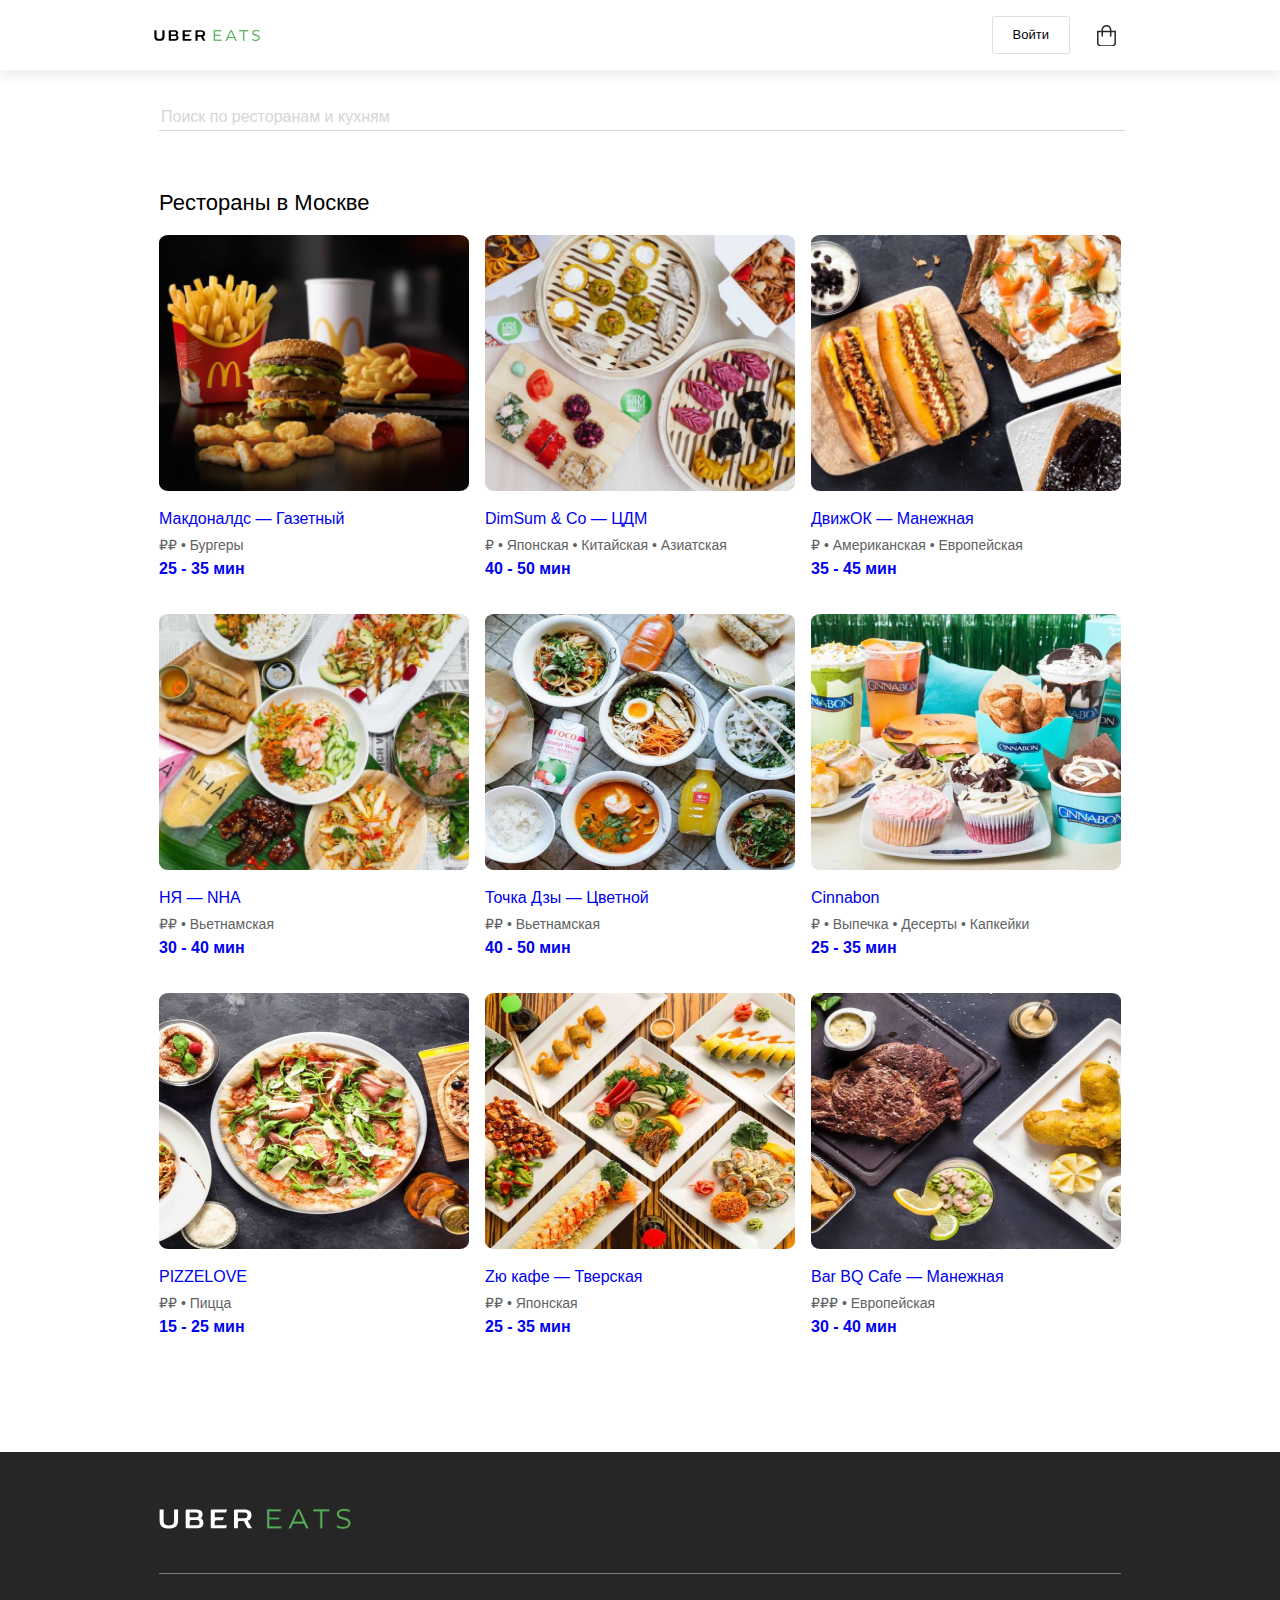
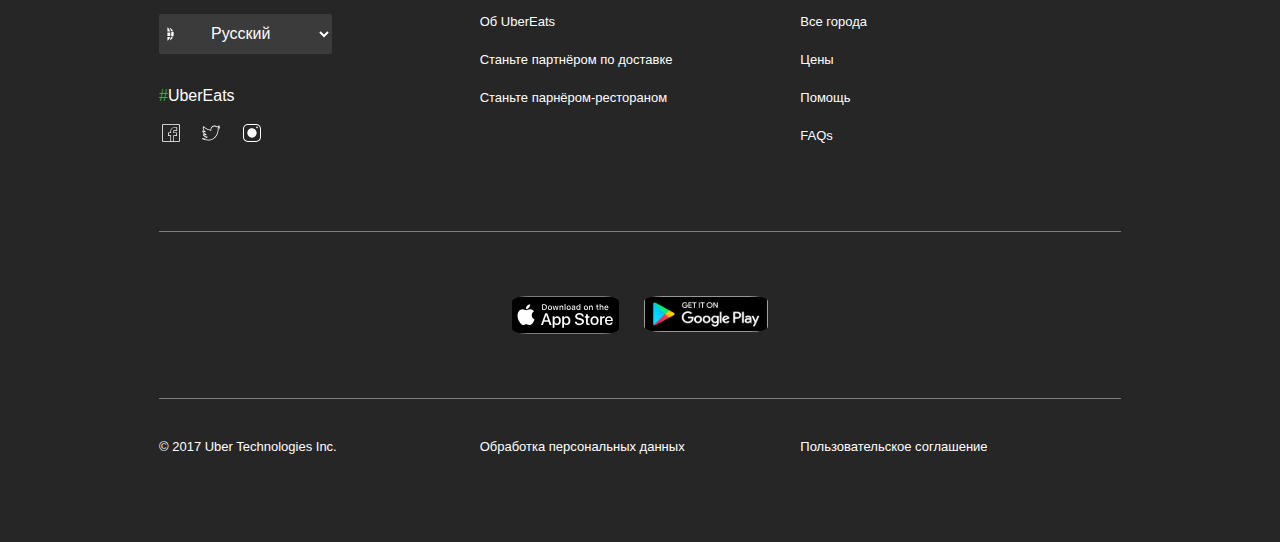
==== commit d5195974: "restraunts" ====
--- a/index.html
+++ b/index.html
@@ -23,71 +23,78 @@
             <input type="text" class="restraunts__search" placeholder="Поиск по ресторанам и кухням">
             <h1 class="restraunts__title">Рестораны в Москве</h1>
             <div class="restraunts__cards">
-                <div class="restraunts__card card">
+                <a href="./restraunt.html" target="_blank" class="link">
+                <div class="restraunts__card card link__card">
                     <img src="./images/1.png" alt="" class="card__image">
                     <h2 class="card__title">Макдоналдс — Газетный</h2>
                     <h3 class="card__subtitle">₽₽ • Бургеры</h3>
                     <h4 class="card__time">25 - 35 мин</h4>
                 </div>
-
-                <div class="restraunts__card card">
+                </a>
+                <a href="./restraunt.html" target="_blank" class="link">
+                <div class="restraunts__card card link__card">
                     <img src="./images/2.png" alt="" class="card__image">
                     <h2 class="card__title">DimSum & Co — ЦДМ</h2>
                     <h3 class="card__subtitle">₽ • Японская • Китайская • Азиатская</h3>
                     <h4 class="card__time">40 - 50 мин</h4>
                 </div>
-
-                <div class="restraunts__card card">
+                </a>
+                <a href="./restraunt.html" target="_blank" class="link">
+                <div class="restraunts__card card link__card">
                     <img src="./images/3.png" alt="" class="card__image">
                     <h2 class="card__title">ДвижОК — Манежная</h2>
                     <h3 class="card__subtitle">₽ • Американская • Европейская</h3>
                     <h4 class="card__time">35 - 45 мин</h4>
                 </div>
-                <div class="restraunts__card card">
+                </a>
+                <a href="./restraunt.html" target="_blank" class="link">
+                <div class="restraunts__card card link__card">
                     <img src="./images/4.png" alt="" class="card__image">
                     <h2 class="card__title">НЯ — NHA</h2>
                     <h3 class="card__subtitle">₽₽ • Вьетнамская</h3>
                     <h4 class="card__time">30 - 40 мин</h4>
                 </div>
-
-
-                <div class="restraunts__card card">
+                </a>
+                <a href="./restraunt.html" target="_blank" class="link">
+                <div class="restraunts__card card link__card">
                     <img src="./images/5.png" alt="" class="card__image">
                     <h2 class="card__title">Точка Дзы — Цветной</h2>
                     <h3 class="card__subtitle">₽₽ • Вьетнамская</h3>
                     <h4 class="card__time">40 - 50 мин</h4>
                 </div>
-
-
-                <div class="restraunts__card card">
+                </a>
+                <a href="./restraunt.html" target="_blank" class="link">
+                <div class="restraunts__card card link__card">
                     <img src="./images/6.png" alt="" class="card__image">
                     <h2 class="card__title">Cinnabon</h2>
                     <h3 class="card__subtitle">₽ • Выпечка • Десерты • Капкейки</h3>
                     <h4 class="card__time">25 - 35 мин</h4>
                 </div>
-
-
-                <div class="restraunts__card card">
+                </a>
+                <a href="./restraunt.html" target="_blank" class="link">
+                <div class="restraunts__card card link__card">
                     <img src="./images/7.png" alt="" class="card__image">
                     <h2 class="card__title">PIZZELOVE</h2>
                     <h3 class="card__subtitle">₽₽ • Пицца</h3>
                     <h4 class="card__time">15 - 25 мин</h4>
                 </div>
-
-
-                <div class="restraunts__card card">
+                </a>
+                <a href="./restraunt.html" target="_blank" class="link">
+                <div class="restraunts__card card link__card">
                     <img src="./images/8.png" alt="" class="card__image">
                     <h2 class="card__title">Zю кафе — Тверская</h2>
                     <h3 class="card__subtitle">₽₽ • Японская</h3>
                     <h4 class="card__time">25 - 35 мин</h4>
                 </div>
-
-                <div class="restraunts__card card">
+                </a>
+                <a href="./restraunt.html" target="_blank" class="link">
+                <div class="restraunts__card card link__card">
                     <img src="./images/9.png" alt="" class="card__image">
                     <h2 class="card__title">Bar BQ Cafe — Манежная</h2>
                     <h3 class="card__subtitle">₽₽₽ • Европейская</h3>
                     <h4 class="card__time">30 - 40 мин</h4>
                 </div>
+                </a>
             </div>
         </section>
         <div class="content_footer">
--- a/pages/style.css
+++ b/pages/style.css
@@ -3,6 +3,7 @@
 @import url(../blocks/page/page.css);
 @import url(../blocks/content/content.css);
 @import url(../blocks/content/_footer/content_footer.css);
+@import url(../blocks/content/_menu/content_menu.css);
 
 @import url(../blocks/header/header.css);
 @import url(../blocks/header/__logo/header__logo.css);
@@ -43,4 +44,29 @@
 @import url(../blocks/app/__and/app__and.css);
 
 @import url(../blocks/link/__text/link__text.css);
-@import url(../blocks/link/__icon/link__icon.css);+@import url(../blocks/link/__icon/link__icon.css);
+@import url(../blocks/link/link.css);
+@import url(../blocks/link/__card/link__card.css);
+
+@import url(../blocks/content/_rest/content_rest.css);
+
+@import url(../blocks/preview/preview.css);
+@import url(../blocks/preview/__title/preview__title.css);
+@import url(../blocks/preview/__subtitle/preview__subtitle.css);
+@import url(../blocks/preview/__time/preview__time.css);
+
+@import url(../blocks/menu/__nav/menu__nav.css);
+@import url(../blocks/menu/menu.css);
+@import url(../blocks/menu/__title/menu__title.css);
+@import url(../blocks/menu/__cards/menu__cards.css);
+@import url(../blocks/menu/__links/menu__links.css);
+@import url(../blocks/menu/__links/_active/menu__links_active.css);
+
+@import url(../blocks/box/box.css);
+
+@import url(../blocks/item/item.css);
+@import url(../blocks/item/__image/item__image.css);
+@import url(../blocks/item/__title/item__title.css);
+@import url(../blocks/item/__subtitle/item__subtitle.css);
+@import url(../blocks/item/__info/item__info.css);
+@import url(../blocks/item/__price/item__price.css);
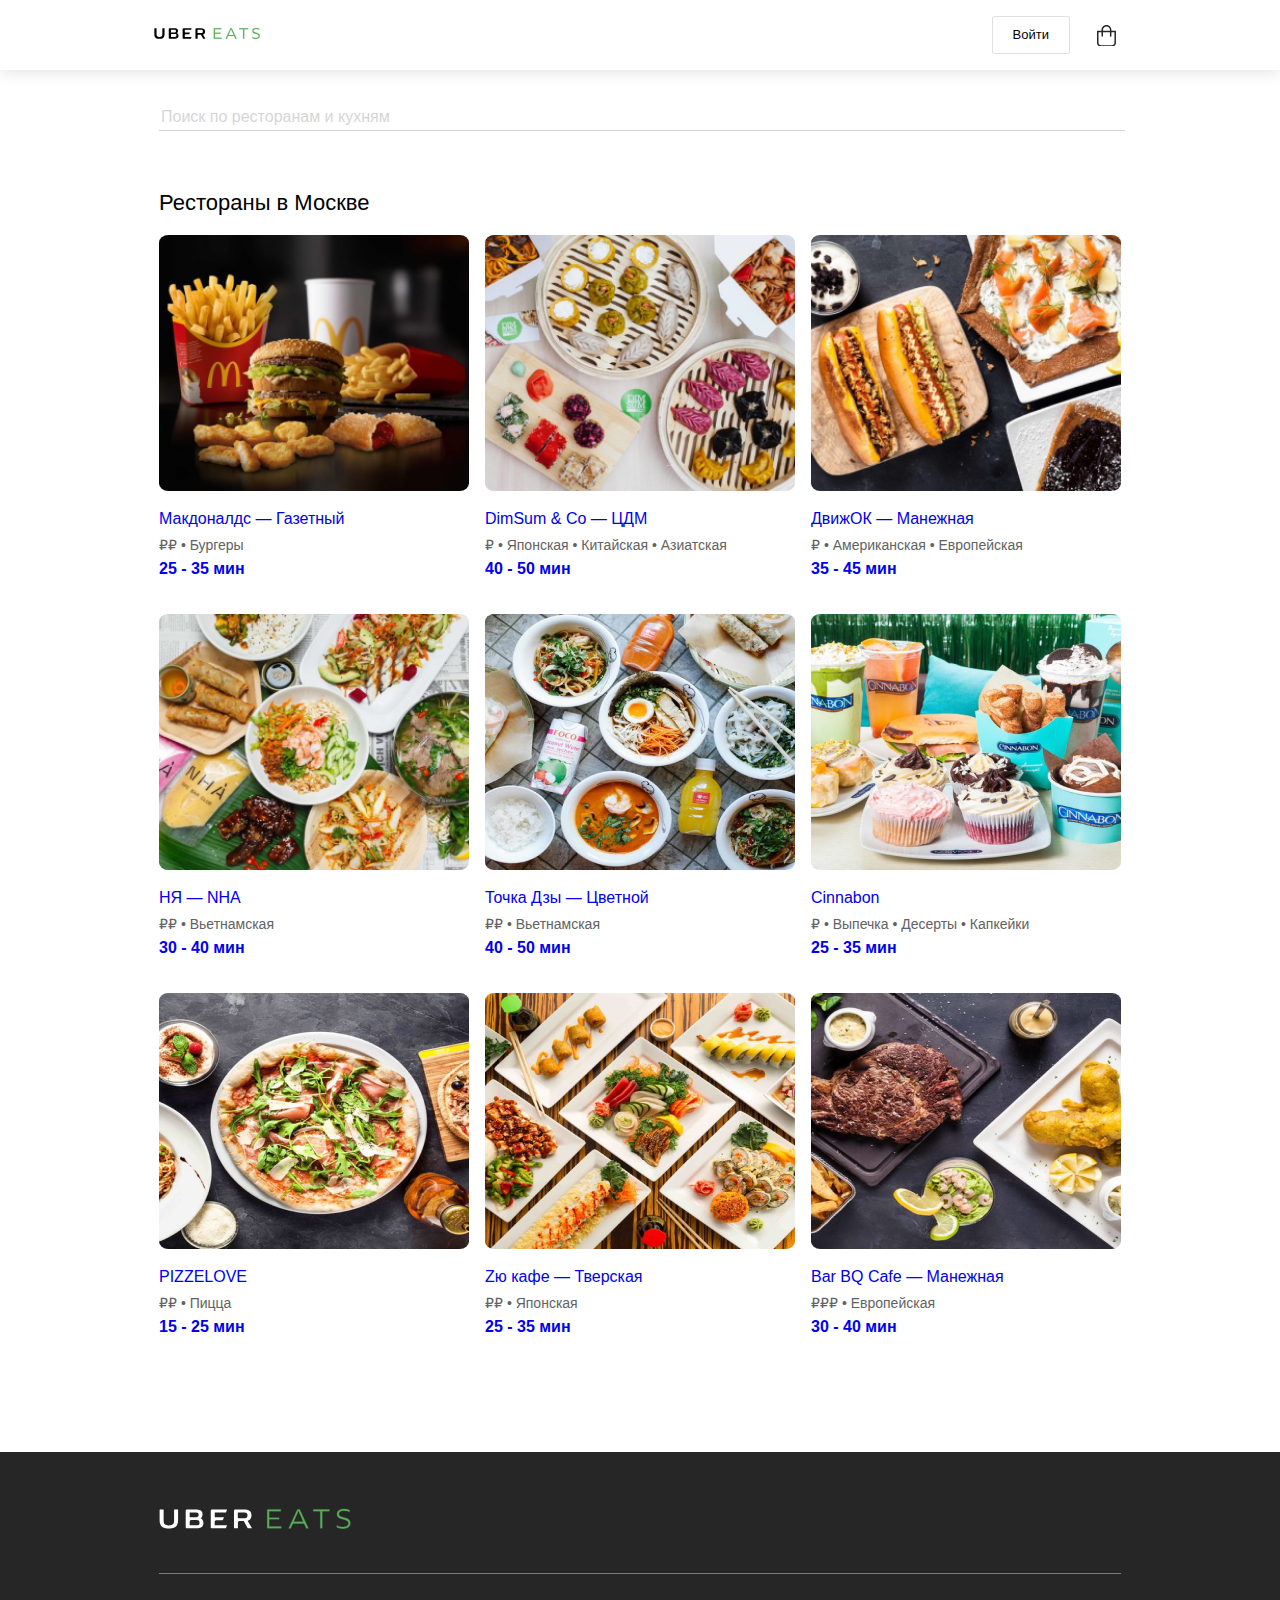
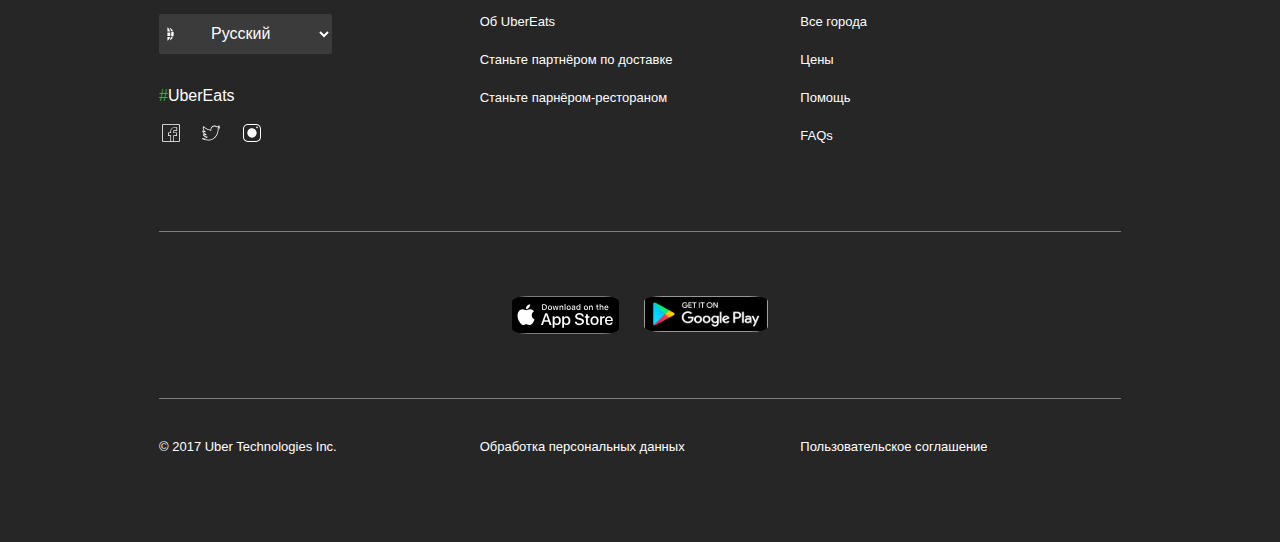
==== commit 10003da1: "feat: form" ====
--- a/index.html
+++ b/index.html
@@ -10,9 +10,22 @@
 
 <body>
     <main class="page">
+
+        <section class="form-auth">
+          <form class="form-auth__card">
+            <h2 class="form-auth__title">Имя</h2>
+            <input type="text" class="form-auth__input">
+            <h2 class="form-auth__title">Пароль</h2>
+            <input type="password" class="form-auth__input">
+            <button class="form-auth__button">Войти</button>
+          </form>
+        </section>
+
         <div class="content">
             <header class="header">
-                <img src="./images/logo.svg" alt="Uber Eats" class="header__logo link__icon">
+                <a href="./index.html" class="link">
+                    <img src="./images/logo.svg" alt="Uber Eats" class="header__logo link__icon">
+                </a>
                 <div class="header__buttons">
                     <button class="header__auth link__icon">Войти</button>
                     <button class="header__cart link__icon"></button>
@@ -24,76 +37,76 @@
             <h1 class="restraunts__title">Рестораны в Москве</h1>
             <div class="restraunts__cards">
                 <a href="./restraunt.html" target="_blank" class="link">
-                <div class="restraunts__card card link__card">
-                    <img src="./images/1.png" alt="" class="card__image">
-                    <h2 class="card__title">Макдоналдс — Газетный</h2>
-                    <h3 class="card__subtitle">₽₽ • Бургеры</h3>
-                    <h4 class="card__time">25 - 35 мин</h4>
-                </div>
+                    <div class="restraunts__card card link__card">
+                        <img src="./images/1.png" alt="" class="card__image">
+                        <h2 class="card__title">Макдоналдс — Газетный</h2>
+                        <h3 class="card__subtitle">₽₽ • Бургеры</h3>
+                        <h4 class="card__time">25 - 35 мин</h4>
+                    </div>
                 </a>
                 <a href="./restraunt.html" target="_blank" class="link">
-                <div class="restraunts__card card link__card">
-                    <img src="./images/2.png" alt="" class="card__image">
-                    <h2 class="card__title">DimSum & Co — ЦДМ</h2>
-                    <h3 class="card__subtitle">₽ • Японская • Китайская • Азиатская</h3>
-                    <h4 class="card__time">40 - 50 мин</h4>
-                </div>
+                    <div class="restraunts__card card link__card">
+                        <img src="./images/2.png" alt="" class="card__image">
+                        <h2 class="card__title">DimSum & Co — ЦДМ</h2>
+                        <h3 class="card__subtitle">₽ • Японская • Китайская • Азиатская</h3>
+                        <h4 class="card__time">40 - 50 мин</h4>
+                    </div>
                 </a>
                 <a href="./restraunt.html" target="_blank" class="link">
-                <div class="restraunts__card card link__card">
-                    <img src="./images/3.png" alt="" class="card__image">
-                    <h2 class="card__title">ДвижОК — Манежная</h2>
-                    <h3 class="card__subtitle">₽ • Американская • Европейская</h3>
-                    <h4 class="card__time">35 - 45 мин</h4>
-                </div>
+                    <div class="restraunts__card card link__card">
+                        <img src="./images/3.png" alt="" class="card__image">
+                        <h2 class="card__title">ДвижОК — Манежная</h2>
+                        <h3 class="card__subtitle">₽ • Американская • Европейская</h3>
+                        <h4 class="card__time">35 - 45 мин</h4>
+                    </div>
                 </a>
                 <a href="./restraunt.html" target="_blank" class="link">
-                <div class="restraunts__card card link__card">
-                    <img src="./images/4.png" alt="" class="card__image">
-                    <h2 class="card__title">НЯ — NHA</h2>
-                    <h3 class="card__subtitle">₽₽ • Вьетнамская</h3>
-                    <h4 class="card__time">30 - 40 мин</h4>
-                </div>
+                    <div class="restraunts__card card link__card">
+                        <img src="./images/4.png" alt="" class="card__image">
+                        <h2 class="card__title">НЯ — NHA</h2>
+                        <h3 class="card__subtitle">₽₽ • Вьетнамская</h3>
+                        <h4 class="card__time">30 - 40 мин</h4>
+                    </div>
                 </a>
                 <a href="./restraunt.html" target="_blank" class="link">
-                <div class="restraunts__card card link__card">
-                    <img src="./images/5.png" alt="" class="card__image">
-                    <h2 class="card__title">Точка Дзы — Цветной</h2>
-                    <h3 class="card__subtitle">₽₽ • Вьетнамская</h3>
-                    <h4 class="card__time">40 - 50 мин</h4>
-                </div>
+                    <div class="restraunts__card card link__card">
+                        <img src="./images/5.png" alt="" class="card__image">
+                        <h2 class="card__title">Точка Дзы — Цветной</h2>
+                        <h3 class="card__subtitle">₽₽ • Вьетнамская</h3>
+                        <h4 class="card__time">40 - 50 мин</h4>
+                    </div>
                 </a>
                 <a href="./restraunt.html" target="_blank" class="link">
-                <div class="restraunts__card card link__card">
-                    <img src="./images/6.png" alt="" class="card__image">
-                    <h2 class="card__title">Cinnabon</h2>
-                    <h3 class="card__subtitle">₽ • Выпечка • Десерты • Капкейки</h3>
-                    <h4 class="card__time">25 - 35 мин</h4>
-                </div>
+                    <div class="restraunts__card card link__card">
+                        <img src="./images/6.png" alt="" class="card__image">
+                        <h2 class="card__title">Cinnabon</h2>
+                        <h3 class="card__subtitle">₽ • Выпечка • Десерты • Капкейки</h3>
+                        <h4 class="card__time">25 - 35 мин</h4>
+                    </div>
                 </a>
                 <a href="./restraunt.html" target="_blank" class="link">
-                <div class="restraunts__card card link__card">
-                    <img src="./images/7.png" alt="" class="card__image">
-                    <h2 class="card__title">PIZZELOVE</h2>
-                    <h3 class="card__subtitle">₽₽ • Пицца</h3>
-                    <h4 class="card__time">15 - 25 мин</h4>
-                </div>
+                    <div class="restraunts__card card link__card">
+                        <img src="./images/7.png" alt="" class="card__image">
+                        <h2 class="card__title">PIZZELOVE</h2>
+                        <h3 class="card__subtitle">₽₽ • Пицца</h3>
+                        <h4 class="card__time">15 - 25 мин</h4>
+                    </div>
                 </a>
                 <a href="./restraunt.html" target="_blank" class="link">
-                <div class="restraunts__card card link__card">
-                    <img src="./images/8.png" alt="" class="card__image">
-                    <h2 class="card__title">Zю кафе — Тверская</h2>
-                    <h3 class="card__subtitle">₽₽ • Японская</h3>
-                    <h4 class="card__time">25 - 35 мин</h4>
-                </div>
+                    <div class="restraunts__card card link__card">
+                        <img src="./images/8.png" alt="" class="card__image">
+                        <h2 class="card__title">Zю кафе — Тверская</h2>
+                        <h3 class="card__subtitle">₽₽ • Японская</h3>
+                        <h4 class="card__time">25 - 35 мин</h4>
+                    </div>
                 </a>
                 <a href="./restraunt.html" target="_blank" class="link">
-                <div class="restraunts__card card link__card">
-                    <img src="./images/9.png" alt="" class="card__image">
-                    <h2 class="card__title">Bar BQ Cafe — Манежная</h2>
-                    <h3 class="card__subtitle">₽₽₽ • Европейская</h3>
-                    <h4 class="card__time">30 - 40 мин</h4>
-                </div>
+                    <div class="restraunts__card card link__card">
+                        <img src="./images/9.png" alt="" class="card__image">
+                        <h2 class="card__title">Bar BQ Cafe — Манежная</h2>
+                        <h3 class="card__subtitle">₽₽₽ • Европейская</h3>
+                        <h4 class="card__time">30 - 40 мин</h4>
+                    </div>
                 </a>
             </div>
         </section>
@@ -147,6 +160,7 @@
             </footer>
         </div>
     </main>
+    <script src="./main.js"></script>
 </body>
 
 </html>--- a/pages/style.css
+++ b/pages/style.css
@@ -70,3 +70,6 @@
 @import url(../blocks/item/__subtitle/item__subtitle.css);
 @import url(../blocks/item/__info/item__info.css);
 @import url(../blocks/item/__price/item__price.css);
+
+@import url(../blocks/form-auth/form-auth.css);
+@import url(../blocks/form-auth/_active/form-auth_active.css);